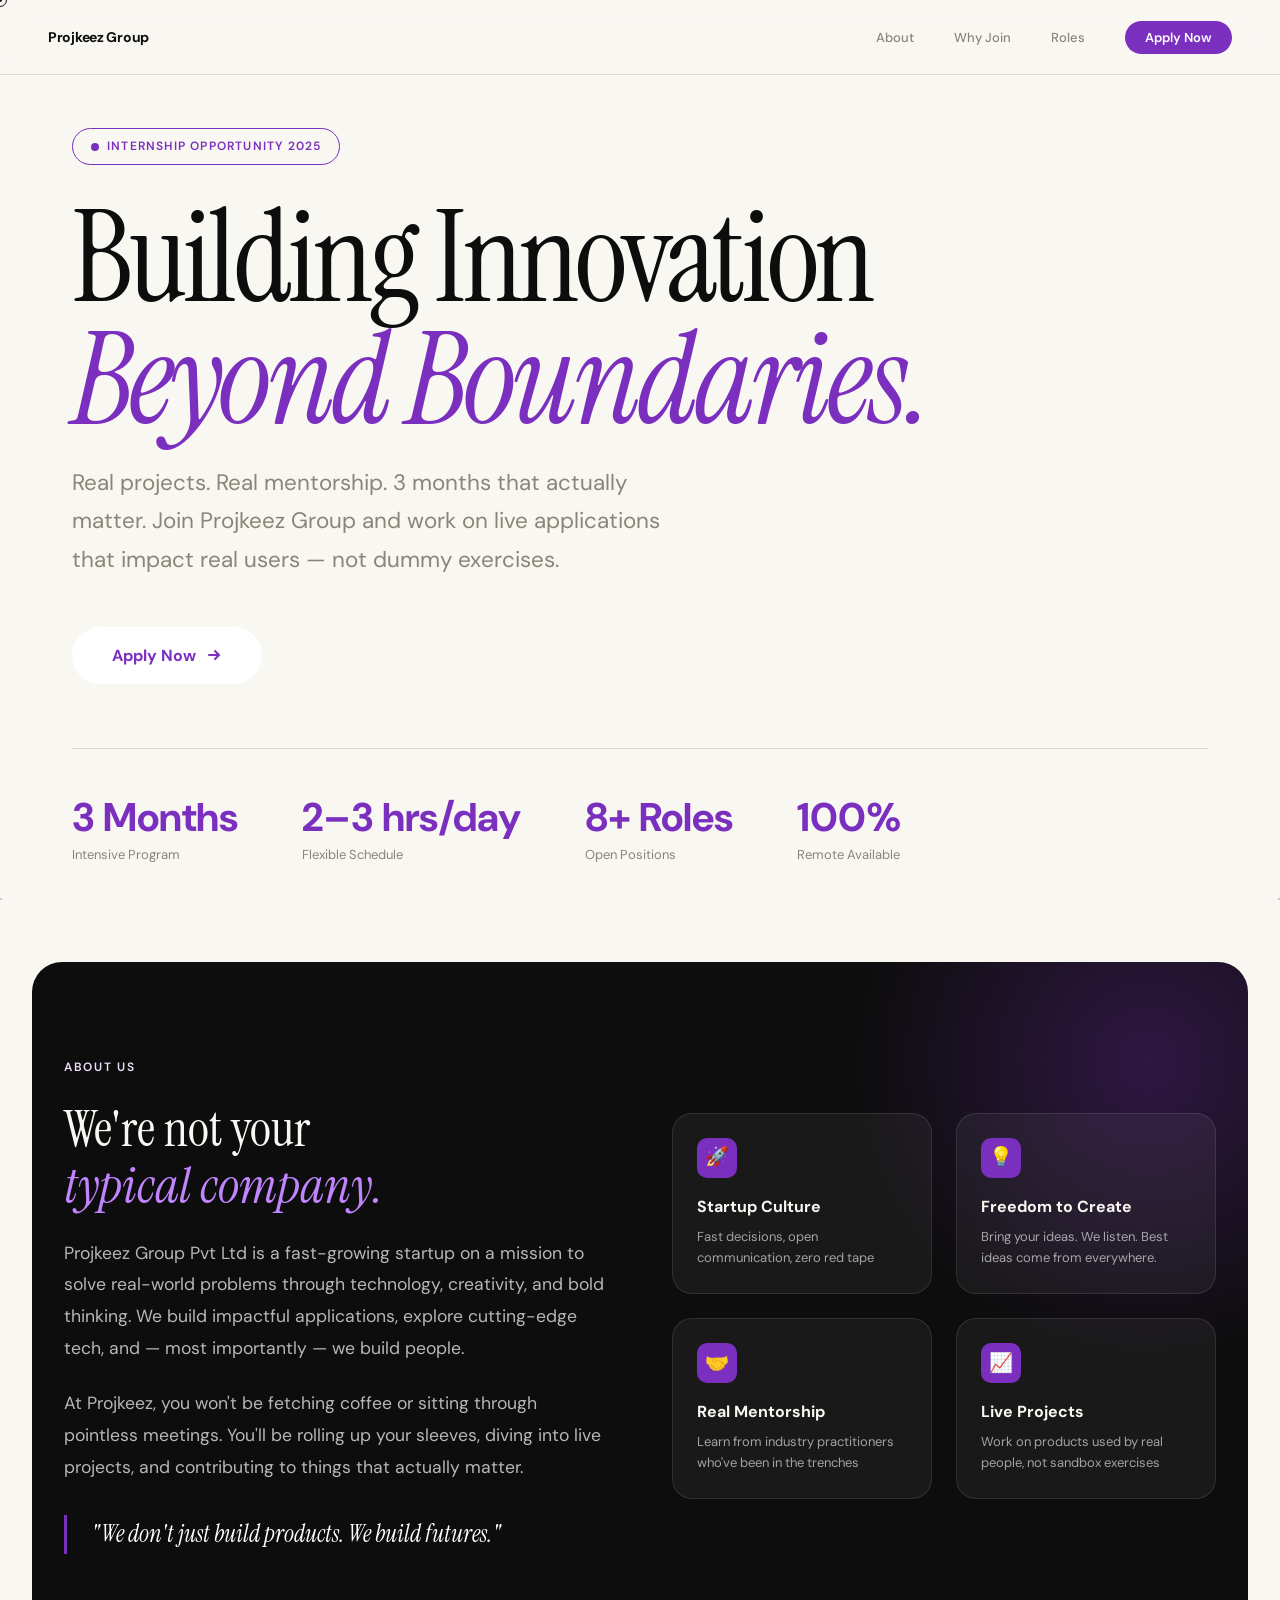
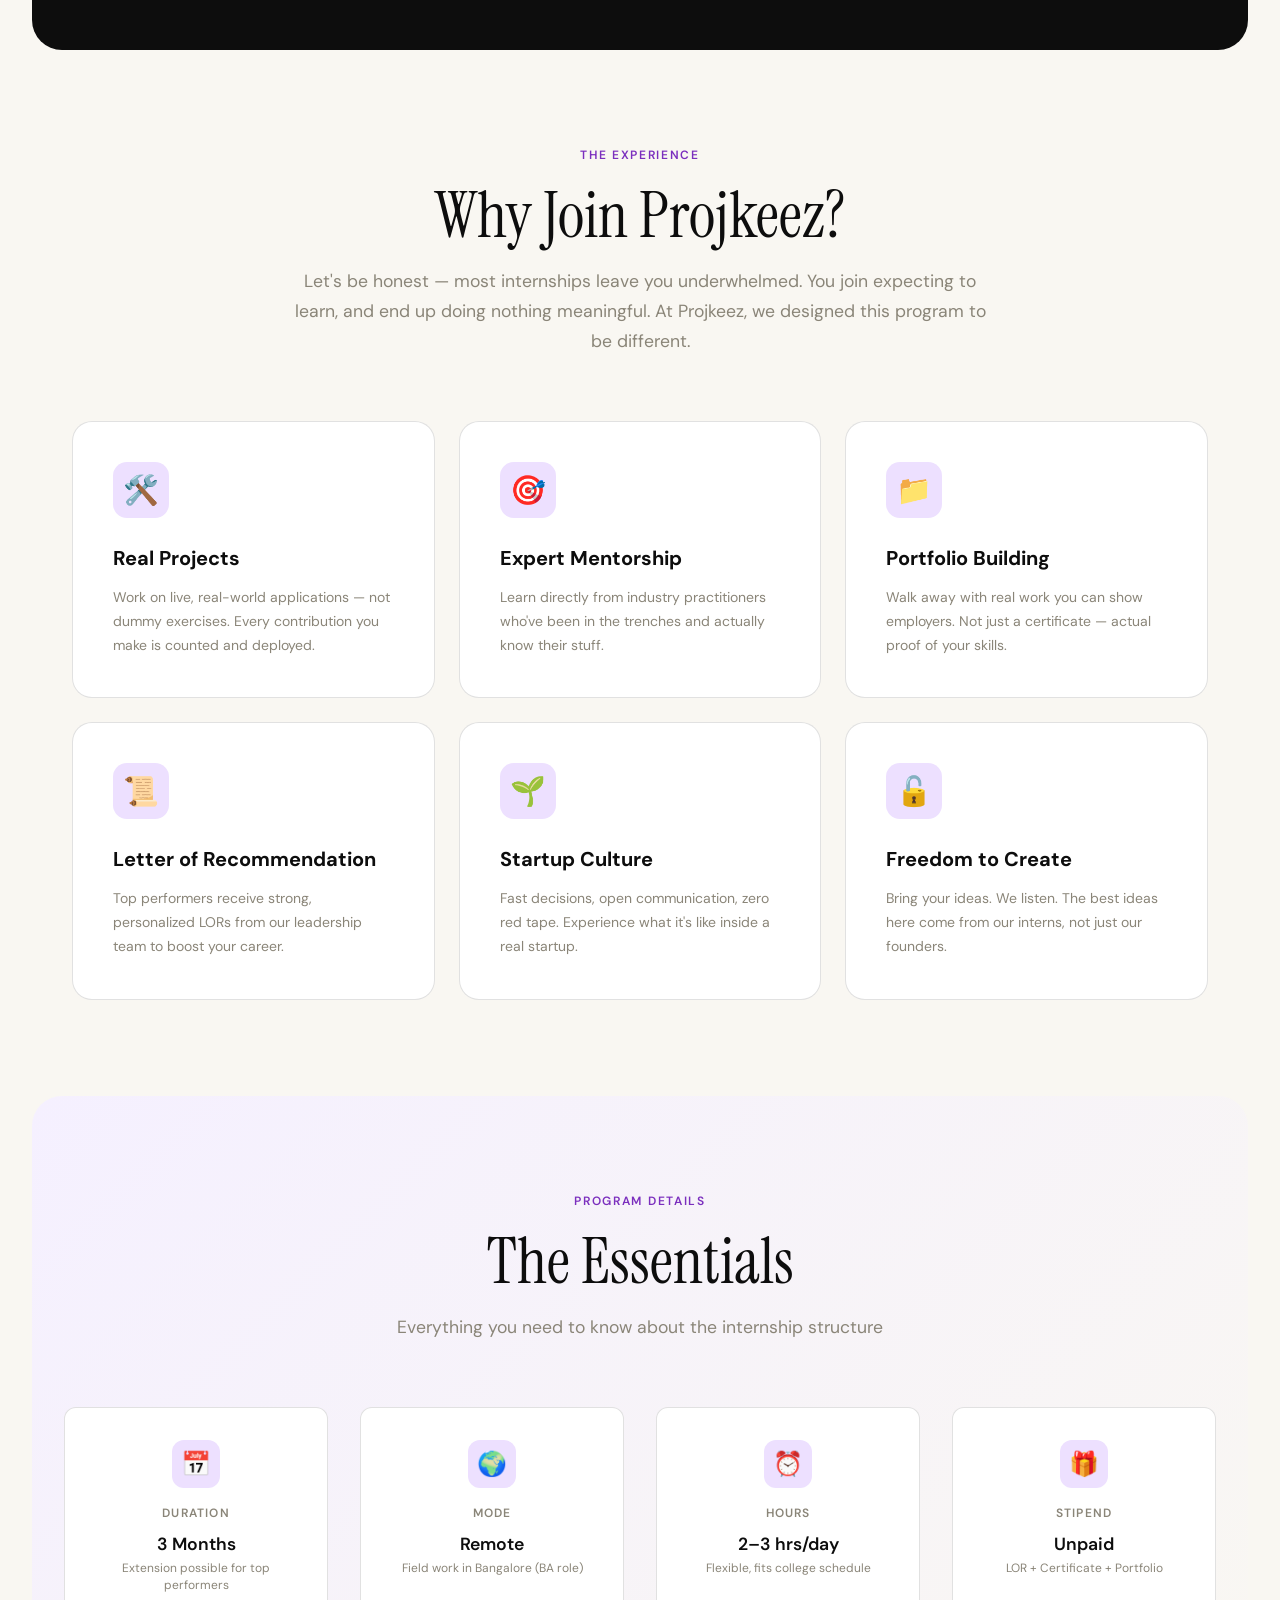
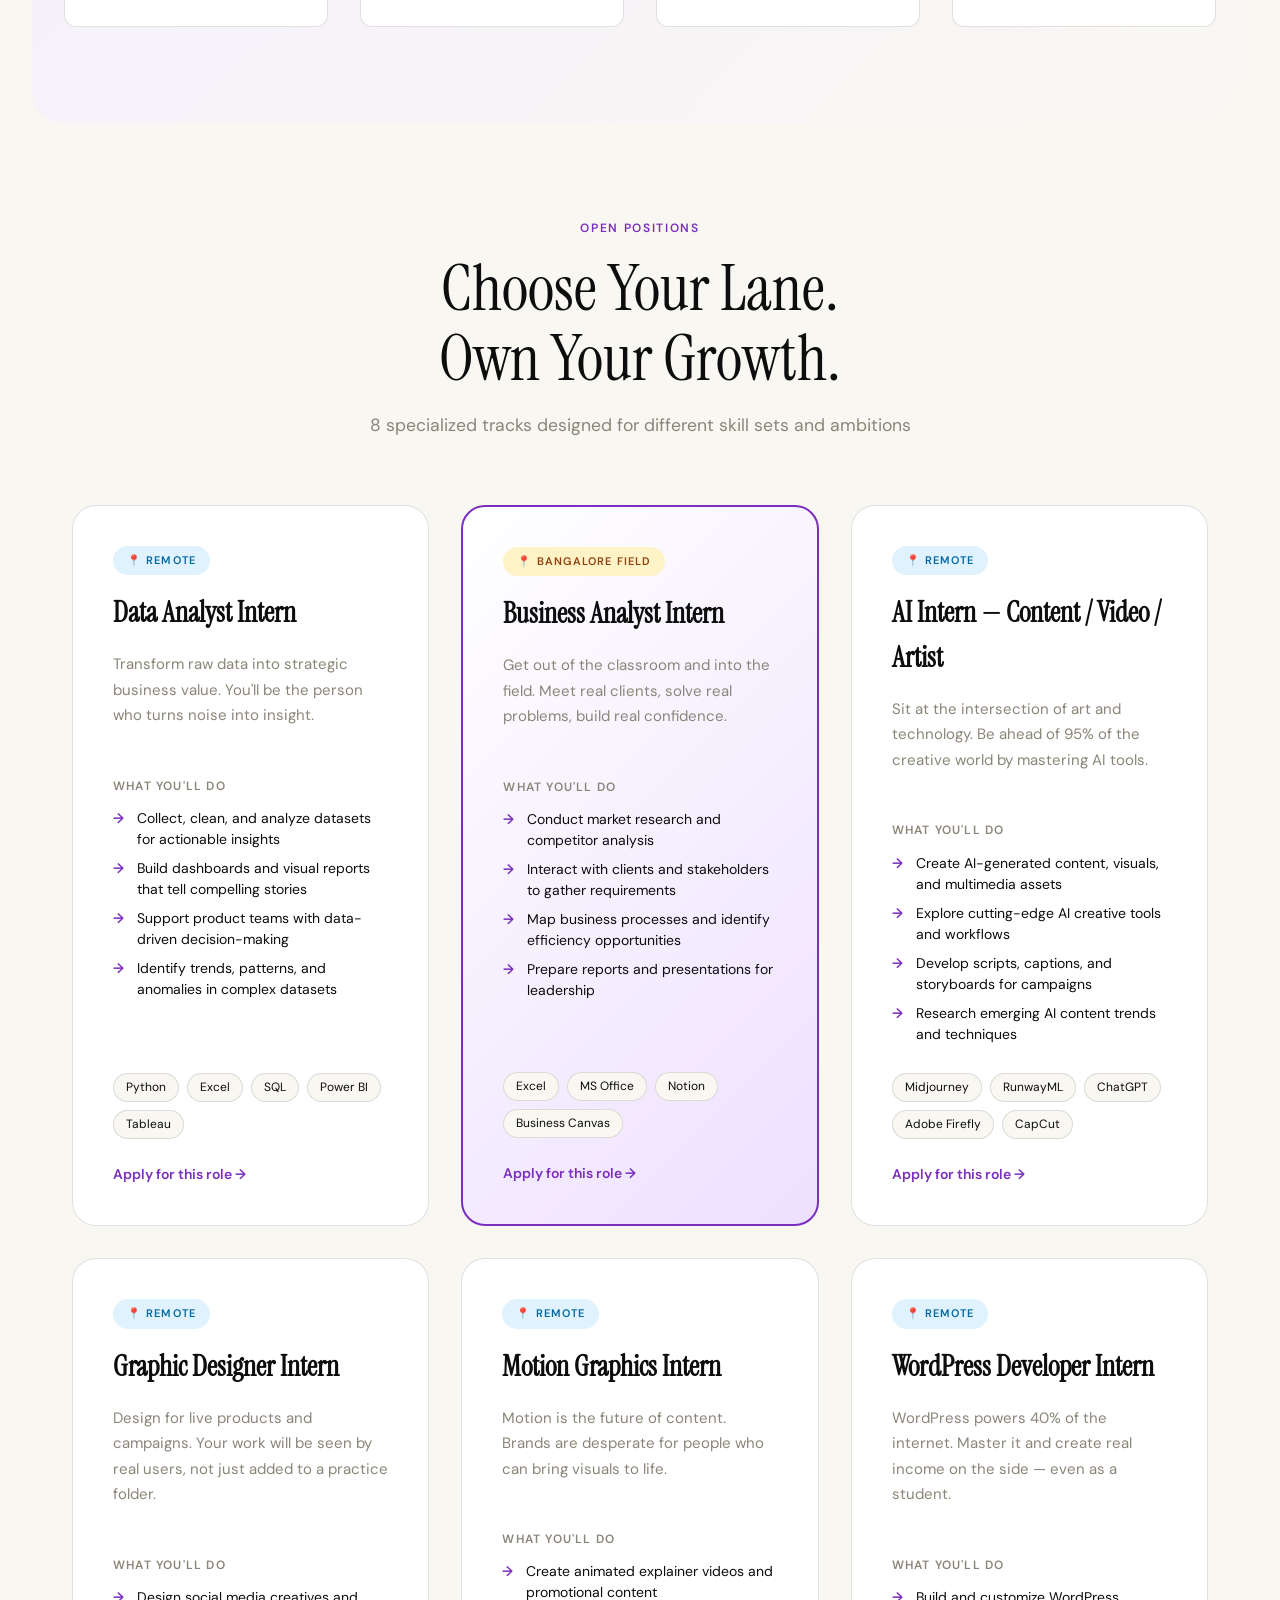
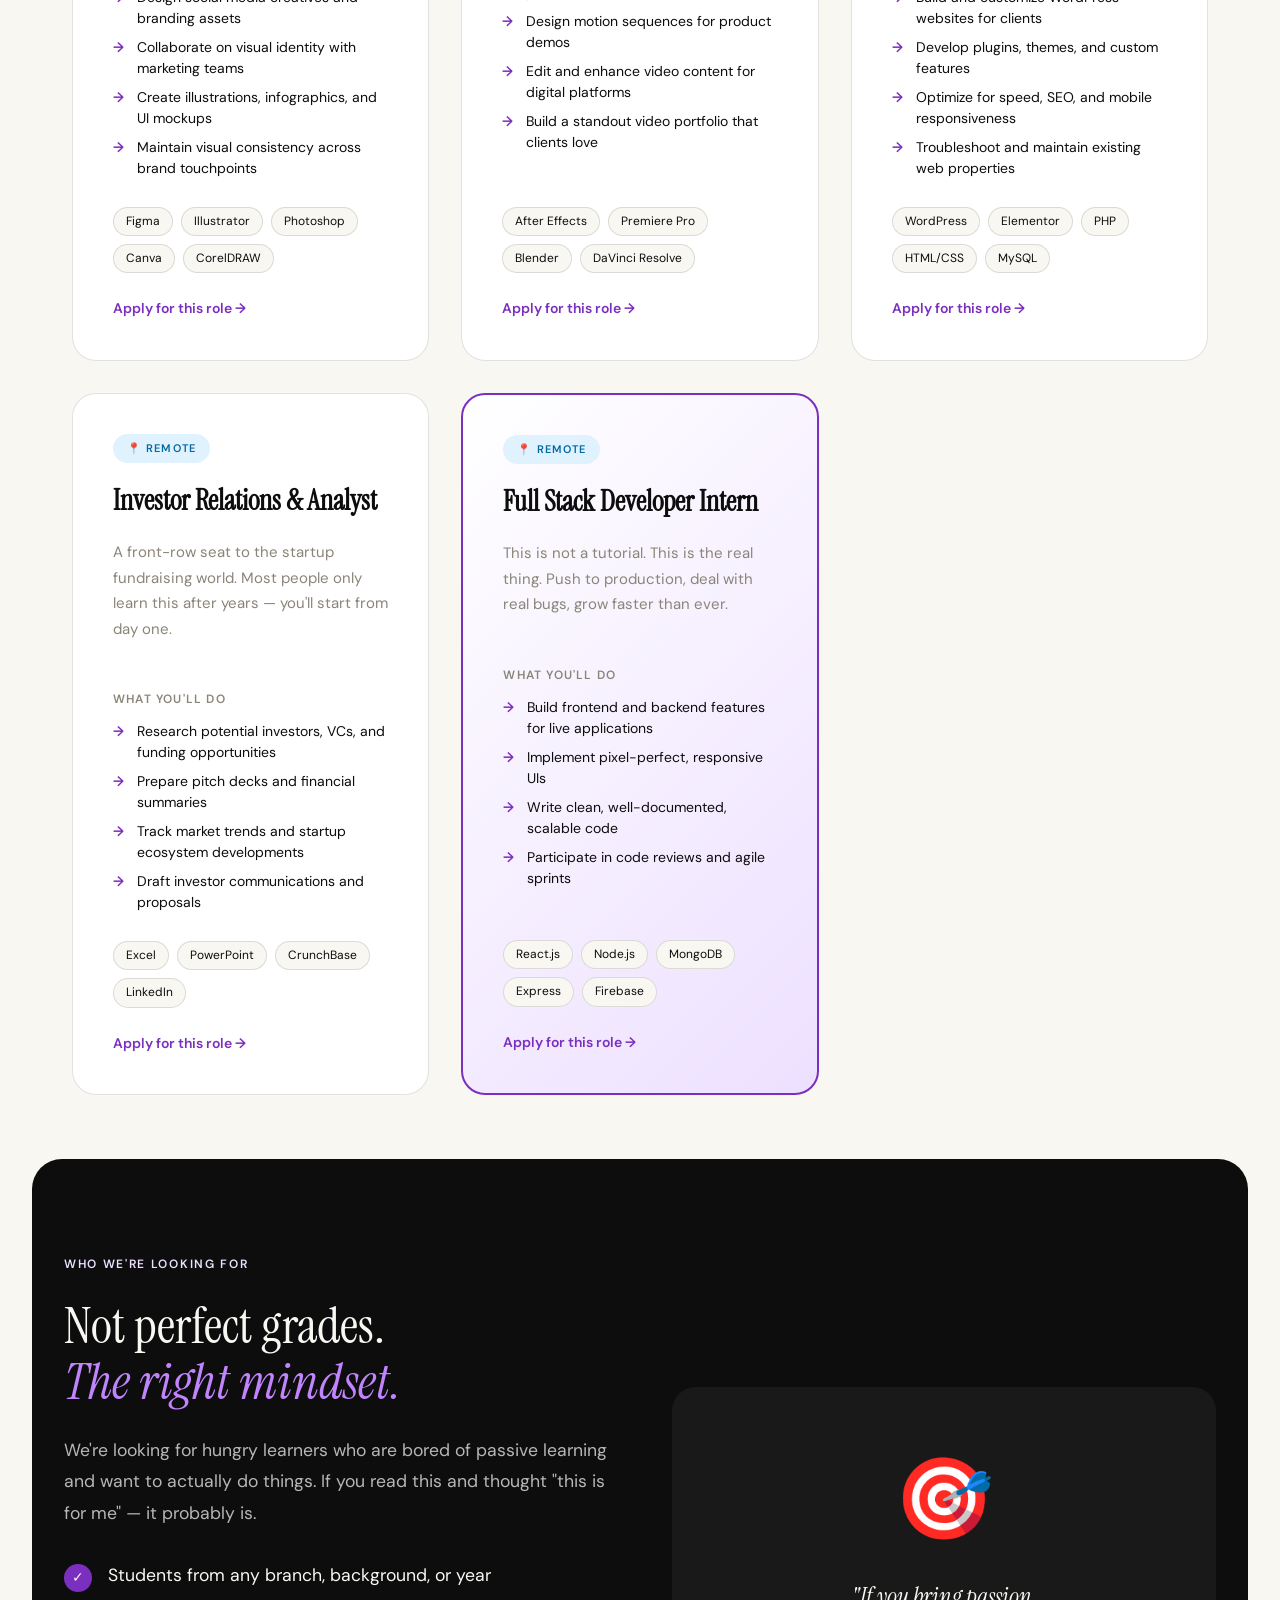
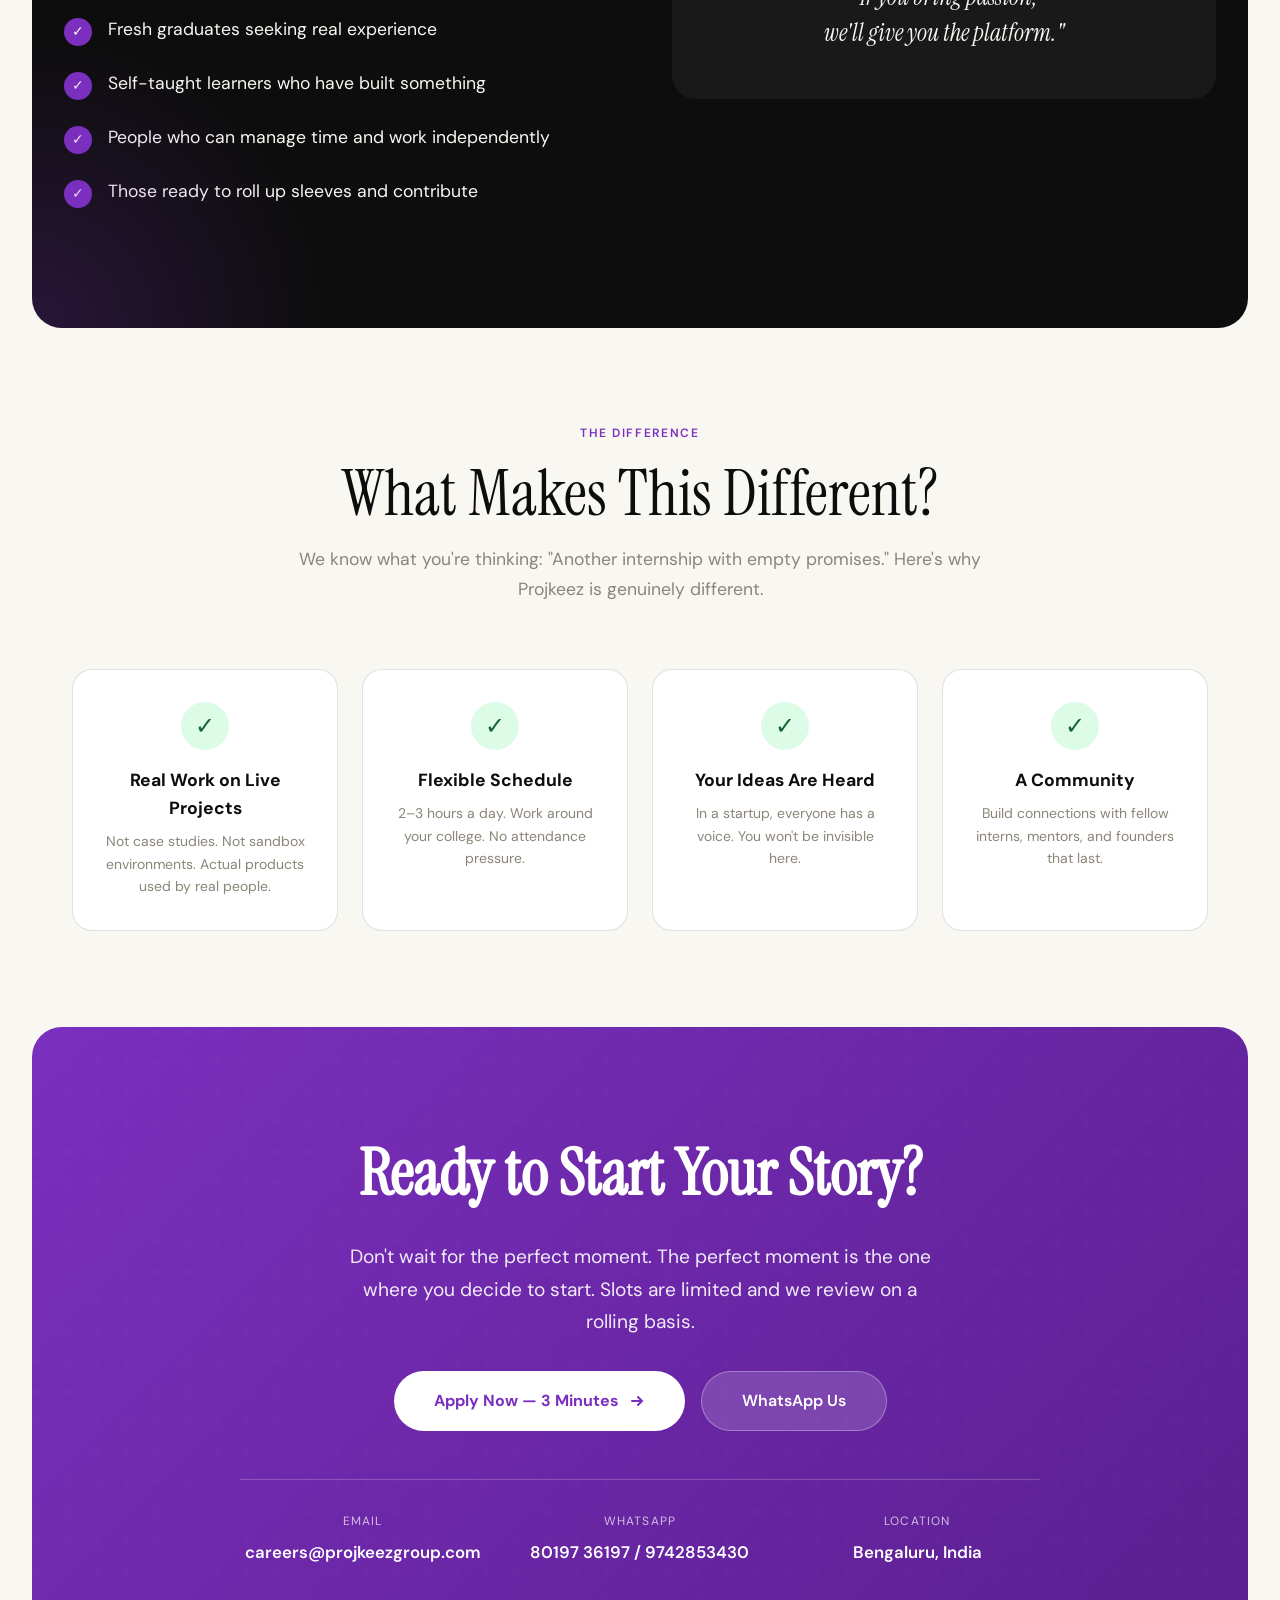
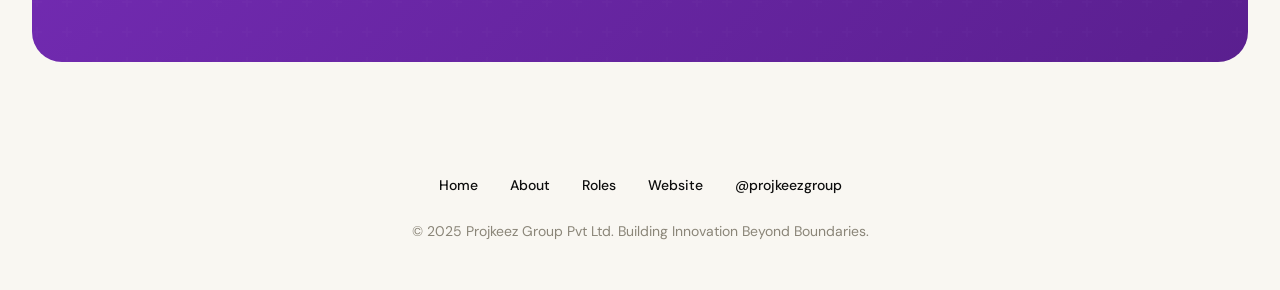
==== index.html @ e24fb40e "Add files via upload" ====
<!DOCTYPE html>
<html lang="en">
<head>
  <meta charset="UTF-8" />
  <meta name="viewport" content="width=device-width, initial-scale=1.0" />
  <meta name="description" content="Join Projkeez Group Internship 2025 — Real projects, real mentorship, 3 months that actually matter. 8+ open roles in tech, design, and business." />
  <title>Projkeez Group — Internship 2025</title>

  <!-- Fonts -->
  <link rel="preconnect" href="https://fonts.googleapis.com" />
  <link rel="preconnect" href="https://fonts.gstatic.com" crossorigin />
  <link
    href="https://fonts.googleapis.com/css2?family=Instrument+Serif:ital@0;1&family=DM+Sans:opsz,wght@9..40,300;9..40,400;9..40,500;9..40,600;9..40,700&display=swap"
    rel="stylesheet"
  />

  <!-- Stylesheet -->
  <link rel="stylesheet" href="style.css" />
</head>
<body>

  <!-- Custom Cursor -->
  <div id="cursor" aria-hidden="true"></div>
  <div id="cursor-dot" aria-hidden="true"></div>

  <!-- Background Canvas -->
  <canvas id="bg-canvas" aria-hidden="true"></canvas>

  <!-- Navigation -->
  <nav class="nav" role="navigation" aria-label="Main navigation">
    <div class="nav-logo">Projkeez Group</div>
    <ul class="nav-links">
      <li><a href="#about">About</a></li>
      <li><a href="#why">Why Join</a></li>
      <li><a href="#roles">Roles</a></li>
      <li><a href="#apply" class="nav-cta">Apply Now</a></li>
    </ul>
    <button class="mobile-menu-btn" aria-label="Toggle navigation menu" aria-expanded="false">
      <span></span>
      <span></span>
      <span></span>
    </button>
  </nav>

  <!-- Mobile Menu Overlay -->
  <div class="mobile-menu-overlay" aria-hidden="true">
    <ul class="mobile-nav-links">
      <li><a href="#about">About</a></li>
      <li><a href="#why">Why Join</a></li>
      <li><a href="#roles">Roles</a></li>
      <li><a href="#apply">Apply Now</a></li>
    </ul>
  </div>

  <!-- Page Wrapper -->
  <div class="page">

    <!-- ─── HERO ─── -->
    <section class="hero-section" id="home" aria-labelledby="hero-heading">
      <div class="hero-badge">Internship Opportunity 2025</div>
      <h1 class="hero-headline" id="hero-heading">
        Building Innovation<br />
        <em>Beyond Boundaries.</em>
      </h1>
      <p class="hero-sub">
        Real projects. Real mentorship. 3 months that actually matter.
        Join Projkeez Group and work on live applications that impact real users —
        not dummy exercises.
      </p>
      <a href="https://forms.gle/peMtBZrM9HHJpVCT8" target="_blank" rel="noopener noreferrer" class="apply-btn-primary hero-apply-btn">
        Apply Now
        <svg width="16" height="16" viewBox="0 0 16 16" fill="none" aria-hidden="true">
          <path d="M3 8h10M9 4l4 4-4 4" stroke="currentColor" stroke-width="2" stroke-linecap="round" />
        </svg>
      </a>

      <div class="hero-stats" aria-label="Program highlights">
        <div class="stat-item">
          <h3>3 Months</h3>
          <p>Intensive Program</p>
        </div>
        <div class="stat-item">
          <h3>2–3 hrs/day</h3>
          <p>Flexible Schedule</p>
        </div>
        <div class="stat-item">
          <h3>8+ Roles</h3>
          <p>Open Positions</p>
        </div>
        <div class="stat-item">
          <h3>100%</h3>
          <p>Remote Available</p>
        </div>
      </div>
    </section>

    <!-- ─── ABOUT ─── -->
    <section class="about-section" id="about" aria-labelledby="about-heading">
      <div class="about-grid">
        <div>
          <div class="about-tag">About Us</div>
          <h2 class="about-title" id="about-heading">
            We're not your<br /><em>typical company.</em>
          </h2>
          <p class="about-text">
            Projkeez Group Pvt Ltd is a fast-growing startup on a mission to solve
            real-world problems through technology, creativity, and bold thinking.
            We build impactful applications, explore cutting-edge tech, and —
            most importantly — we build people.
          </p>
          <p class="about-text">
            At Projkeez, you won't be fetching coffee or sitting through pointless
            meetings. You'll be rolling up your sleeves, diving into live projects,
            and contributing to things that actually matter.
          </p>
          <blockquote class="about-quote">
            "We don't just build products. We build futures."
          </blockquote>
        </div>

        <div class="about-features">
          <div class="about-feature">
            <div class="about-feature-icon" aria-hidden="true">🚀</div>
            <h4>Startup Culture</h4>
            <p>Fast decisions, open communication, zero red tape</p>
          </div>
          <div class="about-feature">
            <div class="about-feature-icon" aria-hidden="true">💡</div>
            <h4>Freedom to Create</h4>
            <p>Bring your ideas. We listen. Best ideas come from everywhere.</p>
          </div>
          <div class="about-feature">
            <div class="about-feature-icon" aria-hidden="true">🤝</div>
            <h4>Real Mentorship</h4>
            <p>Learn from industry practitioners who've been in the trenches</p>
          </div>
          <div class="about-feature">
            <div class="about-feature-icon" aria-hidden="true">📈</div>
            <h4>Live Projects</h4>
            <p>Work on products used by real people, not sandbox exercises</p>
          </div>
        </div>
      </div>
    </section>

    <!-- ─── WHY JOIN ─── -->
    <section class="why-section" id="why" aria-labelledby="why-heading">
      <div class="section-header">
        <div class="section-tag">The Experience</div>
        <h2 class="section-title" id="why-heading">Why Join Projkeez?</h2>
        <p class="section-subtitle">
          Let's be honest — most internships leave you underwhelmed. You join
          expecting to learn, and end up doing nothing meaningful. At Projkeez,
          we designed this program to be different.
        </p>
      </div>

      <div class="benefits-grid">
        <div class="benefit-card">
          <div class="benefit-icon" aria-hidden="true">🛠️</div>
          <h3>Real Projects</h3>
          <p>Work on live, real-world applications — not dummy exercises. Every contribution you make is counted and deployed.</p>
        </div>
        <div class="benefit-card">
          <div class="benefit-icon" aria-hidden="true">🎯</div>
          <h3>Expert Mentorship</h3>
          <p>Learn directly from industry practitioners who've been in the trenches and actually know their stuff.</p>
        </div>
        <div class="benefit-card">
          <div class="benefit-icon" aria-hidden="true">📁</div>
          <h3>Portfolio Building</h3>
          <p>Walk away with real work you can show employers. Not just a certificate — actual proof of your skills.</p>
        </div>
        <div class="benefit-card">
          <div class="benefit-icon" aria-hidden="true">📜</div>
          <h3>Letter of Recommendation</h3>
          <p>Top performers receive strong, personalized LORs from our leadership team to boost your career.</p>
        </div>
        <div class="benefit-card">
          <div class="benefit-icon" aria-hidden="true">🌱</div>
          <h3>Startup Culture</h3>
          <p>Fast decisions, open communication, zero red tape. Experience what it's like inside a real startup.</p>
        </div>
        <div class="benefit-card">
          <div class="benefit-icon" aria-hidden="true">🔓</div>
          <h3>Freedom to Create</h3>
          <p>Bring your ideas. We listen. The best ideas here come from our interns, not just our founders.</p>
        </div>
      </div>
    </section>

    <!-- ─── PROGRAM DETAILS ─── -->
    <section class="details-section" aria-labelledby="details-heading">
      <div class="section-header">
        <div class="section-tag">Program Details</div>
        <h2 class="section-title" id="details-heading">The Essentials</h2>
        <p class="section-subtitle">Everything you need to know about the internship structure</p>
      </div>

      <div class="details-grid">
        <div class="detail-box">
          <div class="detail-box-icon" aria-hidden="true">📅</div>
          <div class="detail-box-label">Duration</div>
          <div class="detail-box-value">
            3 Months
            <small>Extension possible for top performers</small>
          </div>
        </div>
        <div class="detail-box">
          <div class="detail-box-icon" aria-hidden="true">🌍</div>
          <div class="detail-box-label">Mode</div>
          <div class="detail-box-value">
            Remote
            <small>Field work in Bangalore (BA role)</small>
          </div>
        </div>
        <div class="detail-box">
          <div class="detail-box-icon" aria-hidden="true">⏰</div>
          <div class="detail-box-label">Hours</div>
          <div class="detail-box-value">
            2–3 hrs/day
            <small>Flexible, fits college schedule</small>
          </div>
        </div>
        <div class="detail-box">
          <div class="detail-box-icon" aria-hidden="true">🎁</div>
          <div class="detail-box-label">Stipend</div>
          <div class="detail-box-value">
            Unpaid
            <small>LOR + Certificate + Portfolio</small>
          </div>
        </div>
      </div>
    </section>

    <!-- ─── ROLES ─── -->
    <section class="roles-section" id="roles" aria-labelledby="roles-heading">
      <div class="section-header">
        <div class="section-tag">Open Positions</div>
        <h2 class="section-title" id="roles-heading">
          Choose Your Lane.<br />Own Your Growth.
        </h2>
        <p class="section-subtitle">8 specialized tracks designed for different skill sets and ambitions</p>
      </div>

      <div class="roles-grid">

        <!-- Data Analyst -->
        <article class="role-card">
          <span class="role-badge remote">📍 Remote</span>
          <h3 class="role-title">Data Analyst Intern</h3>
          <p class="role-desc">Transform raw data into strategic business value. You'll be the person who turns noise into insight.</p>
          <div class="role-section-title">What You'll Do</div>
          <ul class="role-tasks">
            <li>Collect, clean, and analyze datasets for actionable insights</li>
            <li>Build dashboards and visual reports that tell compelling stories</li>
            <li>Support product teams with data-driven decision-making</li>
            <li>Identify trends, patterns, and anomalies in complex datasets</li>
          </ul>
          <div class="role-tools">
            <span class="role-tool">Python</span>
            <span class="role-tool">Excel</span>
            <span class="role-tool">SQL</span>
            <span class="role-tool">Power BI</span>
            <span class="role-tool">Tableau</span>
          </div>
          <a href="https://forms.gle/peMtBZrM9HHJpVCT8" target="_blank" rel="noopener noreferrer" class="role-cta">Apply for this role →</a>
        </article>

        <!-- Business Analyst -->
        <article class="role-card featured">
          <span class="role-badge field">📍 Bangalore Field</span>
          <h3 class="role-title">Business Analyst Intern</h3>
          <p class="role-desc">Get out of the classroom and into the field. Meet real clients, solve real problems, build real confidence.</p>
          <div class="role-section-title">What You'll Do</div>
          <ul class="role-tasks">
            <li>Conduct market research and competitor analysis</li>
            <li>Interact with clients and stakeholders to gather requirements</li>
            <li>Map business processes and identify efficiency opportunities</li>
            <li>Prepare reports and presentations for leadership</li>
          </ul>
          <div class="role-tools">
            <span class="role-tool">Excel</span>
            <span class="role-tool">MS Office</span>
            <span class="role-tool">Notion</span>
            <span class="role-tool">Business Canvas</span>
          </div>
          <a href="https://forms.gle/peMtBZrM9HHJpVCT8" target="_blank" rel="noopener noreferrer" class="role-cta">Apply for this role →</a>
        </article>

        <!-- AI Intern -->
        <article class="role-card">
          <span class="role-badge remote">📍 Remote</span>
          <h3 class="role-title">AI Intern — Content / Video / Artist</h3>
          <p class="role-desc">Sit at the intersection of art and technology. Be ahead of 95% of the creative world by mastering AI tools.</p>
          <div class="role-section-title">What You'll Do</div>
          <ul class="role-tasks">
            <li>Create AI-generated content, visuals, and multimedia assets</li>
            <li>Explore cutting-edge AI creative tools and workflows</li>
            <li>Develop scripts, captions, and storyboards for campaigns</li>
            <li>Research emerging AI content trends and techniques</li>
          </ul>
          <div class="role-tools">
            <span class="role-tool">Midjourney</span>
            <span class="role-tool">RunwayML</span>
            <span class="role-tool">ChatGPT</span>
            <span class="role-tool">Adobe Firefly</span>
            <span class="role-tool">CapCut</span>
          </div>
          <a href="https://forms.gle/peMtBZrM9HHJpVCT8" target="_blank" rel="noopener noreferrer" class="role-cta">Apply for this role →</a>
        </article>

        <!-- Graphic Designer -->
        <article class="role-card">
          <span class="role-badge remote">📍 Remote</span>
          <h3 class="role-title">Graphic Designer Intern</h3>
          <p class="role-desc">Design for live products and campaigns. Your work will be seen by real users, not just added to a practice folder.</p>
          <div class="role-section-title">What You'll Do</div>
          <ul class="role-tasks">
            <li>Design social media creatives and branding assets</li>
            <li>Collaborate on visual identity with marketing teams</li>
            <li>Create illustrations, infographics, and UI mockups</li>
            <li>Maintain visual consistency across brand touchpoints</li>
          </ul>
          <div class="role-tools">
            <span class="role-tool">Figma</span>
            <span class="role-tool">Illustrator</span>
            <span class="role-tool">Photoshop</span>
            <span class="role-tool">Canva</span>
            <span class="role-tool">CorelDRAW</span>
          </div>
          <a href="https://forms.gle/peMtBZrM9HHJpVCT8" target="_blank" rel="noopener noreferrer" class="role-cta">Apply for this role →</a>
        </article>

        <!-- Motion Graphics -->
        <article class="role-card">
          <span class="role-badge remote">📍 Remote</span>
          <h3 class="role-title">Motion Graphics Intern</h3>
          <p class="role-desc">Motion is the future of content. Brands are desperate for people who can bring visuals to life.</p>
          <div class="role-section-title">What You'll Do</div>
          <ul class="role-tasks">
            <li>Create animated explainer videos and promotional content</li>
            <li>Design motion sequences for product demos</li>
            <li>Edit and enhance video content for digital platforms</li>
            <li>Build a standout video portfolio that clients love</li>
          </ul>
          <div class="role-tools">
            <span class="role-tool">After Effects</span>
            <span class="role-tool">Premiere Pro</span>
            <span class="role-tool">Blender</span>
            <span class="role-tool">DaVinci Resolve</span>
          </div>
          <a href="https://forms.gle/peMtBZrM9HHJpVCT8" target="_blank" rel="noopener noreferrer" class="role-cta">Apply for this role →</a>
        </article>

        <!-- WordPress Developer -->
        <article class="role-card">
          <span class="role-badge remote">📍 Remote</span>
          <h3 class="role-title">WordPress Developer Intern</h3>
          <p class="role-desc">WordPress powers 40% of the internet. Master it and create real income on the side — even as a student.</p>
          <div class="role-section-title">What You'll Do</div>
          <ul class="role-tasks">
            <li>Build and customize WordPress websites for clients</li>
            <li>Develop plugins, themes, and custom features</li>
            <li>Optimize for speed, SEO, and mobile responsiveness</li>
            <li>Troubleshoot and maintain existing web properties</li>
          </ul>
          <div class="role-tools">
            <span class="role-tool">WordPress</span>
            <span class="role-tool">Elementor</span>
            <span class="role-tool">PHP</span>
            <span class="role-tool">HTML/CSS</span>
            <span class="role-tool">MySQL</span>
          </div>
          <a href="https://forms.gle/peMtBZrM9HHJpVCT8" target="_blank" rel="noopener noreferrer" class="role-cta">Apply for this role →</a>
        </article>

        <!-- Investor Relations -->
        <article class="role-card">
          <span class="role-badge remote">📍 Remote</span>
          <h3 class="role-title">Investor Relations &amp; Analyst</h3>
          <p class="role-desc">A front-row seat to the startup fundraising world. Most people only learn this after years — you'll start from day one.</p>
          <div class="role-section-title">What You'll Do</div>
          <ul class="role-tasks">
            <li>Research potential investors, VCs, and funding opportunities</li>
            <li>Prepare pitch decks and financial summaries</li>
            <li>Track market trends and startup ecosystem developments</li>
            <li>Draft investor communications and proposals</li>
          </ul>
          <div class="role-tools">
            <span class="role-tool">Excel</span>
            <span class="role-tool">PowerPoint</span>
            <span class="role-tool">CrunchBase</span>
            <span class="role-tool">LinkedIn</span>
          </div>
          <a href="https://forms.gle/peMtBZrM9HHJpVCT8" target="_blank" rel="noopener noreferrer" class="role-cta">Apply for this role →</a>
        </article>

        <!-- Full Stack Developer -->
        <article class="role-card featured">
          <span class="role-badge remote">📍 Remote</span>
          <h3 class="role-title">Full Stack Developer Intern</h3>
          <p class="role-desc">This is not a tutorial. This is the real thing. Push to production, deal with real bugs, grow faster than ever.</p>
          <div class="role-section-title">What You'll Do</div>
          <ul class="role-tasks">
            <li>Build frontend and backend features for live applications</li>
            <li>Implement pixel-perfect, responsive UIs</li>
            <li>Write clean, well-documented, scalable code</li>
            <li>Participate in code reviews and agile sprints</li>
          </ul>
          <div class="role-tools">
            <span class="role-tool">React.js</span>
            <span class="role-tool">Node.js</span>
            <span class="role-tool">MongoDB</span>
            <span class="role-tool">Express</span>
            <span class="role-tool">Firebase</span>
          </div>
          <a href="https://forms.gle/peMtBZrM9HHJpVCT8" target="_blank" rel="noopener noreferrer" class="role-cta">Apply for this role →</a>
        </article>

      </div>
    </section>

    <!-- ─── WHO SHOULD APPLY ─── -->
    <section class="who-section" aria-labelledby="who-heading">
      <div class="who-grid">
        <div>
          <div class="about-tag">Who We're Looking For</div>
          <h2 class="about-title" id="who-heading">
            Not perfect grades.<br /><em>The right mindset.</em>
          </h2>
          <p class="about-text">
            We're looking for hungry learners who are bored of passive learning and want to
            actually do things. If you read this and thought "this is for me" — it probably is.
          </p>
          <ul class="who-list">
            <li>Students from any branch, background, or year</li>
            <li>Fresh graduates seeking real experience</li>
            <li>Self-taught learners who have built something</li>
            <li>People who can manage time and work independently</li>
            <li>Those ready to roll up sleeves and contribute</li>
          </ul>
        </div>
        <div class="who-visual" aria-hidden="true">
          <div class="who-visual-icon">🎯</div>
          <div class="who-visual-text">"If you bring passion,<br />we'll give you the platform."</div>
        </div>
      </div>
    </section>

    <!-- ─── WHAT MAKES US DIFFERENT ─── -->
    <section class="why-section" aria-labelledby="diff-heading">
      <div class="section-header">
        <div class="section-tag">The Difference</div>
        <h2 class="section-title" id="diff-heading">What Makes This Different?</h2>
        <p class="section-subtitle">
          We know what you're thinking: "Another internship with empty promises."
          Here's why Projkeez is genuinely different.
        </p>
      </div>

      <div class="diff-grid">
        <div class="diff-card">
          <div class="diff-check" aria-hidden="true">✓</div>
          <h3>Real Work on Live Projects</h3>
          <p>Not case studies. Not sandbox environments. Actual products used by real people.</p>
        </div>
        <div class="diff-card">
          <div class="diff-check" aria-hidden="true">✓</div>
          <h3>Flexible Schedule</h3>
          <p>2–3 hours a day. Work around your college. No attendance pressure.</p>
        </div>
        <div class="diff-card">
          <div class="diff-check" aria-hidden="true">✓</div>
          <h3>Your Ideas Are Heard</h3>
          <p>In a startup, everyone has a voice. You won't be invisible here.</p>
        </div>
        <div class="diff-card">
          <div class="diff-check" aria-hidden="true">✓</div>
          <h3>A Community</h3>
          <p>Build connections with fellow interns, mentors, and founders that last.</p>
        </div>
      </div>
    </section>

    <!-- ─── APPLY CTA ─── -->
    <section class="apply-section" id="apply" aria-labelledby="apply-heading">
      <div class="apply-content">
        <h2 id="apply-heading">Ready to Start Your Story?</h2>
        <p>
          Don't wait for the perfect moment. The perfect moment is the one where you decide
          to start. Slots are limited and we review on a rolling basis.
        </p>

        <div class="apply-buttons">
          <a href="https://forms.gle/peMtBZrM9HHJpVCT8" target="_blank" rel="noopener noreferrer" class="apply-btn-primary">
            Apply Now — 3 Minutes
            <svg width="16" height="16" viewBox="0 0 16 16" fill="none" aria-hidden="true">
              <path d="M3 8h10M9 4l4 4-4 4" stroke="currentColor" stroke-width="2" stroke-linecap="round" />
            </svg>
          </a>
          <a href="https://wa.me/918019736197" target="_blank" rel="noopener noreferrer" class="apply-btn-secondary">
            WhatsApp Us
          </a>
        </div>

        <div class="contact-grid">
          <div class="contact-item">
            <div class="contact-item-label">Email</div>
            <div class="contact-item-value">
              <a href="mailto:careers@projkeezgroup.com">careers@projkeezgroup.com</a>
            </div>
          </div>
          <div class="contact-item">
            <div class="contact-item-label">WhatsApp</div>
            <div class="contact-item-value">
              <a href="https://wa.me/918019736197">80197 36197</a> /
              <a href="https://wa.me/919742853430">9742853430</a>
            </div>
          </div>
          <div class="contact-item">
            <div class="contact-item-label">Location</div>
            <div class="contact-item-value">Bengaluru, India</div>
          </div>
        </div>
      </div>
    </section>

    <!-- ─── FOOTER ─── -->
    <footer class="footer" role="contentinfo">
      <nav class="footer-links" aria-label="Footer navigation">
        <a href="#home">Home</a>
        <a href="#about">About</a>
        <a href="#roles">Roles</a>
        <a href="https://projkeez.com" target="_blank" rel="noopener noreferrer">Website</a>
        <a href="https://instagram.com/projkeezgroup" target="_blank" rel="noopener noreferrer">@projkeezgroup</a>
      </nav>
      <p>© 2025 Projkeez Group Pvt Ltd. Building Innovation Beyond Boundaries.</p>
    </footer>

  </div><!-- /.page -->

  <!-- Script -->
  <script src="script.js"></script>
</body>
</html>
---- style.css ----
/* ============================================================
   style.css — Projkeez Group Internship 2025
   ============================================================ */

/* ─── GOOGLE FONTS ─────────────────────────────────────────── */
@import url('https://fonts.googleapis.com/css2?family=Instrument+Serif:ital@0;1&family=DM+Sans:opsz,wght@9..40,300;9..40,400;9..40,500;9..40,600;9..40,700&display=swap');


/* ─── RESET & BOX MODEL ─────────────────────────────────────── */
*,
*::before,
*::after {
  box-sizing: border-box;
  margin: 0;
  padding: 0;
}


/* ─── DESIGN TOKENS ─────────────────────────────────────────── */
:root {
  --ink:          #0d0d0d;
  --paper:        #f9f7f2;
  --accent:       #7B2FBE;
  --accent-light: #ede0ff;
  --accent-dark:  #5a1f8f;
  --muted:        #8a8578;
  --border:       rgba(13, 13, 13, 0.12);
  --card-bg:      #ffffff;

  --radius-sm:  12px;
  --radius-md:  20px;
  --radius-lg:  24px;
  --radius-xl:  30px;

  --shadow-sm:  0 4px 16px rgba(0, 0, 0, 0.06);
  --shadow-md:  0 12px 32px rgba(0, 0, 0, 0.08);
  --shadow-lg:  0 20px 50px rgba(123, 47, 190, 0.12);

  --transition: 0.3s ease;
}


/* ─── BASE ──────────────────────────────────────────────────── */
html {
  scroll-behavior: smooth;
}

body {
  background: var(--paper);
  color: var(--ink);
  font-family: 'DM Sans', sans-serif;
  line-height: 1.6;
  overflow-x: hidden;
  -webkit-font-smoothing: antialiased;
}


/* ─── CUSTOM CURSOR ─────────────────────────────────────────── */
#cursor {
  position: fixed;
  width: 14px;
  height: 14px;
  border: 1.5px solid var(--ink);
  border-radius: 50%;
  pointer-events: none;
  z-index: 9999;
  transform: translate(-50%, -50%);
  transition: width 0.2s, height 0.2s, background 0.2s, border-color 0.2s;
}

#cursor.hovered {
  width: 36px;
  height: 36px;
  background: rgba(123, 47, 190, 0.12);
  border-color: var(--accent);
}

#cursor-dot {
  position: fixed;
  width: 4px;
  height: 4px;
  background: var(--ink);
  border-radius: 50%;
  pointer-events: none;
  z-index: 9999;
  transform: translate(-50%, -50%);
}

/* Hide on touch devices */
@media (pointer: coarse) {
  #cursor,
  #cursor-dot {
    display: none;
  }
}


/* ─── BACKGROUND CANVAS ─────────────────────────────────────── */
#bg-canvas {
  position: fixed;
  inset: 0;
  z-index: 0;
  pointer-events: none;
  opacity: 0.35;
}


/* ─── NAVIGATION ────────────────────────────────────────────── */
.nav {
  position: fixed;
  top: 0;
  left: 0;
  right: 0;
  z-index: 100;
  padding: 1.5rem 3rem;
  display: flex;
  justify-content: space-between;
  align-items: center;
  background: rgba(249, 247, 242, 0.85);
  backdrop-filter: blur(12px);
  -webkit-backdrop-filter: blur(12px);
  border-bottom: 1px solid var(--border);
  transition: padding var(--transition);
}

.nav.scrolled {
  padding: 1rem 3rem;
}

.nav-logo {
  font-size: 14px;
  font-weight: 700;
  letter-spacing: -0.02em;
}

.nav-links {
  display: flex;
  gap: 2.5rem;
  list-style: none;
}

.nav-links a {
  font-size: 13px;
  font-weight: 500;
  color: var(--muted);
  text-decoration: none;
  transition: color 0.2s;
}

.nav-links a:hover {
  color: var(--accent);
}

.nav-cta {
  background: var(--accent);
  color: white !important;
  padding: 8px 20px;
  border-radius: 100px;
  font-weight: 600 !important;
  transition: background 0.2s, transform 0.2s !important;
}

.nav-cta:hover {
  background: var(--accent-dark) !important;
  transform: translateY(-1px);
}

/* Mobile hamburger */
.mobile-menu-btn {
  display: none;
  background: none;
  border: none;
  cursor: pointer;
  flex-direction: column;
  gap: 5px;
  padding: 4px;
}

.mobile-menu-btn span {
  display: block;
  width: 24px;
  height: 2px;
  background: var(--ink);
  border-radius: 2px;
  transition: var(--transition);
}

.mobile-menu-btn.open span:nth-child(1) {
  transform: translateY(7px) rotate(45deg);
}

.mobile-menu-btn.open span:nth-child(2) {
  opacity: 0;
}

.mobile-menu-btn.open span:nth-child(3) {
  transform: translateY(-7px) rotate(-45deg);
}

/* Mobile overlay menu */
.mobile-menu-overlay {
  display: none;
  position: fixed;
  inset: 0;
  z-index: 99;
  background: rgba(249, 247, 242, 0.97);
  backdrop-filter: blur(16px);
  -webkit-backdrop-filter: blur(16px);
  flex-direction: column;
  align-items: center;
  justify-content: center;
  opacity: 0;
  pointer-events: none;
  transition: opacity var(--transition);
}

.mobile-menu-overlay.open {
  display: flex;
  opacity: 1;
  pointer-events: all;
}

.mobile-nav-links {
  list-style: none;
  text-align: center;
  display: flex;
  flex-direction: column;
  gap: 2rem;
}

.mobile-nav-links a {
  font-size: 1.75rem;
  font-weight: 600;
  color: var(--ink);
  text-decoration: none;
  transition: color 0.2s;
}

.mobile-nav-links a:hover {
  color: var(--accent);
}


/* ─── PAGE WRAPPER ──────────────────────────────────────────── */
.page {
  position: relative;
  z-index: 1;
}


/* ─── SECTION BASE ──────────────────────────────────────────── */
section {
  padding: 6rem 2rem;
  max-width: 1200px;
  margin: 0 auto;
}

.section-header {
  max-width: 700px;
  margin: 0 auto 4rem;
  text-align: center;
}

.section-tag {
  font-size: 12px;
  font-weight: 600;
  letter-spacing: 0.14em;
  text-transform: uppercase;
  color: var(--accent);
  margin-bottom: 1rem;
}

.section-title {
  font-family: 'Instrument Serif', serif;
  font-size: clamp(2.5rem, 5vw, 4rem);
  font-weight: 400;
  line-height: 1.1;
  margin-bottom: 1rem;
}

.section-subtitle {
  color: var(--muted);
  font-size: 1.1rem;
  line-height: 1.7;
}


/* ─── HERO ──────────────────────────────────────────────────── */
.hero-section {
  min-height: 100vh;
  display: flex;
  flex-direction: column;
  justify-content: center;
  padding-top: 8rem;
  position: relative;
}

.hero-badge {
  display: inline-flex;
  align-items: center;
  gap: 8px;
  font-size: 12px;
  font-weight: 600;
  letter-spacing: 0.1em;
  text-transform: uppercase;
  color: var(--accent);
  border: 1px solid var(--accent);
  border-radius: 100px;
  padding: 8px 18px;
  margin-bottom: 2rem;
  width: fit-content;
}

.hero-badge::before {
  content: '';
  width: 8px;
  height: 8px;
  background: var(--accent);
  border-radius: 50%;
  animation: pulse 2s infinite;
}

.hero-headline {
  font-family: 'Instrument Serif', serif;
  font-size: clamp(3.5rem, 10vw, 8rem);
  font-weight: 400;
  line-height: 0.95;
  letter-spacing: -0.03em;
  margin-bottom: 1.5rem;
}

.hero-headline em {
  font-style: italic;
  color: var(--accent);
  display: block;
}

.hero-sub {
  font-size: clamp(1.1rem, 2vw, 1.4rem);
  color: var(--muted);
  max-width: 600px;
  margin-bottom: 3rem;
  font-weight: 400;
  line-height: 1.7;
}

.hero-apply-btn {
  width: fit-content;
}

.hero-stats {
  display: flex;
  gap: 4rem;
  margin-top: 4rem;
  padding-top: 3rem;
  border-top: 1px solid var(--border);
}

.stat-item h3 {
  font-size: 2.5rem;
  font-weight: 700;
  color: var(--accent);
  line-height: 1;
}

.stat-item p {
  font-size: 13px;
  color: var(--muted);
  margin-top: 0.5rem;
}


/* ─── ABOUT ─────────────────────────────────────────────────── */
.about-section {
  background: var(--ink);
  color: var(--paper);
  border-radius: var(--radius-xl);
  margin: 0 2rem;
  max-width: calc(100% - 4rem);
  position: relative;
  overflow: hidden;
}

.about-section::before {
  content: '';
  position: absolute;
  top: -200px;
  right: -200px;
  width: 600px;
  height: 600px;
  background: radial-gradient(circle, rgba(123, 47, 190, 0.3) 0%, transparent 70%);
  pointer-events: none;
}

.about-grid {
  display: grid;
  grid-template-columns: 1fr 1fr;
  gap: 4rem;
  align-items: center;
}

.about-tag {
  font-size: 12px;
  font-weight: 600;
  letter-spacing: 0.14em;
  text-transform: uppercase;
  color: var(--accent-light);
  margin-bottom: 1.5rem;
}

.about-title {
  font-family: 'Instrument Serif', serif;
  font-size: clamp(2rem, 4vw, 3.5rem);
  font-weight: 400;
  line-height: 1.1;
  margin-bottom: 1.5rem;
}

.about-title em {
  font-style: italic;
  color: #c084fc;
}

.about-text {
  color: rgba(255, 255, 255, 0.7);
  font-size: 1.1rem;
  line-height: 1.8;
  margin-bottom: 1.5rem;
}

.about-quote {
  font-family: 'Instrument Serif', serif;
  font-size: 1.5rem;
  font-style: italic;
  color: white;
  border-left: 3px solid var(--accent);
  padding-left: 1.5rem;
  margin-top: 2rem;
}

.about-features {
  display: grid;
  grid-template-columns: 1fr 1fr;
  gap: 1.5rem;
}

.about-feature {
  background: rgba(255, 255, 255, 0.05);
  border: 1px solid rgba(255, 255, 255, 0.1);
  border-radius: var(--radius-md);
  padding: 1.5rem;
  transition: background var(--transition), transform var(--transition);
}

.about-feature:hover {
  background: rgba(255, 255, 255, 0.08);
  transform: translateY(-3px);
}

.about-feature-icon {
  width: 40px;
  height: 40px;
  background: var(--accent);
  border-radius: 10px;
  display: flex;
  align-items: center;
  justify-content: center;
  margin-bottom: 1rem;
  font-size: 1.2rem;
}

.about-feature h4 {
  font-size: 1rem;
  margin-bottom: 0.5rem;
}

.about-feature p {
  font-size: 13px;
  color: rgba(255, 255, 255, 0.6);
  line-height: 1.6;
}


/* ─── BENEFITS / WHY JOIN ────────────────────────────────────── */
.why-section {
  text-align: center;
}

.benefits-grid {
  display: grid;
  grid-template-columns: repeat(auto-fit, minmax(280px, 1fr));
  gap: 1.5rem;
}

.benefit-card {
  background: var(--card-bg);
  border: 1px solid var(--border);
  border-radius: var(--radius-md);
  padding: 2.5rem;
  text-align: left;
  transition: transform var(--transition), box-shadow var(--transition);
  position: relative;
  overflow: hidden;
}

.benefit-card:hover {
  transform: translateY(-5px);
  box-shadow: var(--shadow-md);
}

.benefit-card::before {
  content: '';
  position: absolute;
  top: 0;
  left: 0;
  right: 0;
  height: 4px;
  background: var(--accent);
  transform: scaleX(0);
  transform-origin: left;
  transition: transform var(--transition);
}

.benefit-card:hover::before {
  transform: scaleX(1);
}

.benefit-icon {
  width: 56px;
  height: 56px;
  background: var(--accent-light);
  border-radius: 14px;
  display: flex;
  align-items: center;
  justify-content: center;
  font-size: 1.8rem;
  margin-bottom: 1.5rem;
}

.benefit-card h3 {
  font-size: 1.25rem;
  margin-bottom: 0.75rem;
}

.benefit-card p {
  font-size: 14px;
  color: var(--muted);
  line-height: 1.7;
}


/* ─── PROGRAM DETAILS ───────────────────────────────────────── */
.details-section {
  background: linear-gradient(135deg, #f5f0ff 0%, var(--paper) 100%);
  border-radius: var(--radius-xl);
  margin: 0 2rem;
  max-width: calc(100% - 4rem);
}

.details-grid {
  display: grid;
  grid-template-columns: repeat(4, 1fr);
  gap: 2rem;
  margin-top: 3rem;
}

.detail-box {
  background: var(--card-bg);
  border-radius: var(--radius-sm);
  padding: 2rem;
  text-align: center;
  border: 1px solid var(--border);
  transition: transform var(--transition), box-shadow var(--transition);
}

.detail-box:hover {
  transform: translateY(-4px);
  box-shadow: var(--shadow-sm);
}

.detail-box-icon {
  width: 48px;
  height: 48px;
  background: var(--accent-light);
  border-radius: 12px;
  display: flex;
  align-items: center;
  justify-content: center;
  margin: 0 auto 1rem;
  font-size: 1.5rem;
}

.detail-box-label {
  font-size: 12px;
  font-weight: 600;
  letter-spacing: 0.1em;
  text-transform: uppercase;
  color: var(--muted);
  margin-bottom: 0.5rem;
}

.detail-box-value {
  font-size: 1.1rem;
  font-weight: 600;
  color: var(--ink);
  line-height: 1.4;
}

.detail-box-value small {
  display: block;
  font-size: 12px;
  color: var(--muted);
  font-weight: 400;
  margin-top: 4px;
}


/* ─── ROLES ─────────────────────────────────────────────────── */
.roles-section {
  padding-bottom: 4rem;
}

.roles-grid {
  display: grid;
  grid-template-columns: repeat(auto-fit, minmax(350px, 1fr));
  gap: 2rem;
}

.role-card {
  background: var(--card-bg);
  border: 1px solid var(--border);
  border-radius: var(--radius-lg);
  padding: 2.5rem;
  transition: border-color var(--transition), transform var(--transition), box-shadow var(--transition);
  position: relative;
  overflow: hidden;
  display: flex;
  flex-direction: column;
}

.role-card:hover {
  border-color: var(--accent);
  transform: translateY(-3px);
  box-shadow: var(--shadow-lg);
}

.role-card.featured {
  border: 2px solid var(--accent);
  background: linear-gradient(135deg, white 0%, var(--accent-light) 100%);
}

.role-badge {
  display: inline-block;
  font-size: 11px;
  font-weight: 600;
  letter-spacing: 0.1em;
  text-transform: uppercase;
  padding: 6px 14px;
  border-radius: 100px;
  margin-bottom: 1rem;
  width: fit-content;
}

.role-badge.remote {
  background: #e0f2fe;
  color: #0369a1;
}

.role-badge.field {
  background: #fef3c7;
  color: #92400e;
}

.role-title {
  font-family: 'Instrument Serif', serif;
  font-size: 1.75rem;
  margin-bottom: 1rem;
}

.role-desc {
  color: var(--muted);
  font-size: 15px;
  line-height: 1.7;
  margin-bottom: 1.5rem;
}

.role-section-title {
  font-size: 12px;
  font-weight: 600;
  letter-spacing: 0.1em;
  text-transform: uppercase;
  color: var(--muted);
  margin: 1.5rem 0 0.75rem;
}

.role-tasks {
  list-style: none;
  flex: 1;
}

.role-tasks li {
  padding-left: 1.5rem;
  position: relative;
  font-size: 14px;
  margin-bottom: 0.5rem;
  color: var(--ink);
  line-height: 1.5;
}

.role-tasks li::before {
  content: '→';
  position: absolute;
  left: 0;
  color: var(--accent);
  font-weight: 600;
}

.role-tools {
  display: flex;
  flex-wrap: wrap;
  gap: 0.5rem;
  margin-top: 1.25rem;
}

.role-tool {
  font-size: 12px;
  background: var(--paper);
  padding: 4px 12px;
  border-radius: 100px;
  border: 1px solid var(--border);
  color: var(--ink);
}

.role-cta {
  display: inline-flex;
  align-items: center;
  gap: 8px;
  margin-top: 1.5rem;
  color: var(--accent);
  font-weight: 600;
  font-size: 14px;
  text-decoration: none;
  transition: gap 0.2s;
}

.role-cta:hover {
  gap: 12px;
}


/* ─── WHO SHOULD APPLY ──────────────────────────────────────── */
.who-section {
  background: var(--ink);
  color: var(--paper);
  border-radius: var(--radius-xl);
  margin: 0 2rem;
  max-width: calc(100% - 4rem);
  position: relative;
  overflow: hidden;
}

.who-section::after {
  content: '';
  position: absolute;
  bottom: -300px;
  left: -300px;
  width: 600px;
  height: 600px;
  background: radial-gradient(circle, rgba(123, 47, 190, 0.25) 0%, transparent 70%);
  pointer-events: none;
}

.who-grid {
  display: grid;
  grid-template-columns: 1fr 1fr;
  gap: 4rem;
  align-items: center;
}

.who-list {
  list-style: none;
  margin-top: 2rem;
}

.who-list li {
  display: flex;
  align-items: flex-start;
  gap: 1rem;
  margin-bottom: 1.5rem;
  font-size: 1.1rem;
  line-height: 1.5;
}

.who-list li::before {
  content: '✓';
  width: 28px;
  height: 28px;
  background: var(--accent);
  border-radius: 50%;
  display: flex;
  align-items: center;
  justify-content: center;
  font-size: 14px;
  flex-shrink: 0;
  margin-top: 2px;
}

.who-visual {
  background: rgba(255, 255, 255, 0.05);
  border-radius: var(--radius-lg);
  padding: 3rem;
  text-align: center;
}

.who-visual-icon {
  font-size: 5rem;
  margin-bottom: 1rem;
}

.who-visual-text {
  font-family: 'Instrument Serif', serif;
  font-size: 1.5rem;
  font-style: italic;
  line-height: 1.5;
}


/* ─── DIFFERENTIATORS ───────────────────────────────────────── */
.diff-grid {
  display: grid;
  grid-template-columns: repeat(auto-fit, minmax(250px, 1fr));
  gap: 1.5rem;
  margin-top: 3rem;
}

.diff-card {
  background: var(--card-bg);
  border: 1px solid var(--border);
  border-radius: var(--radius-md);
  padding: 2rem;
  text-align: center;
  transition: transform var(--transition), box-shadow var(--transition);
}

.diff-card:hover {
  transform: translateY(-4px);
  box-shadow: var(--shadow-sm);
}

.diff-check {
  width: 48px;
  height: 48px;
  background: #dcfce7;
  color: #166534;
  border-radius: 50%;
  display: flex;
  align-items: center;
  justify-content: center;
  font-size: 1.5rem;
  margin: 0 auto 1rem;
}

.diff-card h3 {
  font-size: 1.1rem;
  margin-bottom: 0.5rem;
}

.diff-card p {
  font-size: 14px;
  color: var(--muted);
  line-height: 1.6;
}


/* ─── APPLY CTA ─────────────────────────────────────────────── */
.apply-section {
  background: linear-gradient(135deg, var(--accent) 0%, var(--accent-dark) 100%);
  color: white;
  border-radius: var(--radius-xl);
  margin: 0 2rem 4rem;
  max-width: calc(100% - 4rem);
  text-align: center;
  position: relative;
  overflow: hidden;
}

.apply-section::before {
  content: '';
  position: absolute;
  inset: 0;
  background-image: url("data:image/svg+xml,%3Csvg width='60' height='60' viewBox='0 0 60 60' xmlns='http://www.w3.org/2000/svg'%3E%3Cg fill='none' fill-rule='evenodd'%3E%3Cg fill='%23ffffff' fill-opacity='0.05'%3E%3Cpath d='M36 34v-4h-2v4h-4v2h4v4h2v-4h4v-2h-4zm0-30V0h-2v4h-4v2h4v4h2V6h4V4h-4zM6 34v-4H4v4H0v2h4v4h2v-4h4v-2H6zM6 4V0H4v4H0v2h4v4h2V6h4V4H6z'/%3E%3C/g%3E%3C/g%3E%3C/svg%3E");
  opacity: 0.3;
  pointer-events: none;
}

.apply-content {
  position: relative;
  z-index: 1;
}

.apply-section h2 {
  font-family: 'Instrument Serif', serif;
  font-size: clamp(2.5rem, 5vw, 4rem);
  margin-bottom: 1rem;
}

.apply-section > .apply-content > p {
  font-size: 1.2rem;
  opacity: 0.9;
  max-width: 600px;
  margin: 0 auto 2rem;
  line-height: 1.7;
}

.apply-buttons {
  display: flex;
  gap: 1rem;
  justify-content: center;
  flex-wrap: wrap;
  margin-bottom: 3rem;
}

.apply-btn-primary {
  background: white;
  color: var(--accent);
  padding: 16px 40px;
  border-radius: 100px;
  font-weight: 700;
  font-size: 16px;
  text-decoration: none;
  display: inline-flex;
  align-items: center;
  gap: 10px;
  transition: transform 0.2s, box-shadow 0.2s;
}

.apply-btn-primary:hover {
  transform: translateY(-2px);
  box-shadow: 0 10px 30px rgba(0, 0, 0, 0.2);
}

.apply-btn-secondary {
  background: rgba(255, 255, 255, 0.15);
  color: white;
  padding: 16px 40px;
  border-radius: 100px;
  font-weight: 600;
  font-size: 16px;
  text-decoration: none;
  border: 1px solid rgba(255, 255, 255, 0.3);
  transition: background 0.2s;
}

.apply-btn-secondary:hover {
  background: rgba(255, 255, 255, 0.25);
}

.contact-grid {
  display: grid;
  grid-template-columns: repeat(3, 1fr);
  gap: 2rem;
  max-width: 800px;
  margin: 0 auto;
  padding-top: 2rem;
  border-top: 1px solid rgba(255, 255, 255, 0.2);
}

.contact-item {
  text-align: center;
}

.contact-item-label {
  font-size: 12px;
  text-transform: uppercase;
  letter-spacing: 0.1em;
  opacity: 0.7;
  margin-bottom: 0.5rem;
}

.contact-item-value {
  font-size: 1.05rem;
  font-weight: 600;
}

.contact-item-value a {
  color: white;
  text-decoration: none;
  transition: opacity 0.2s;
}

.contact-item-value a:hover {
  text-decoration: underline;
  opacity: 0.85;
}


/* ─── FOOTER ─────────────────────────────────────────────────── */
.footer {
  text-align: center;
  padding: 3rem 2rem;
  color: var(--muted);
  font-size: 14px;
}

.footer-links {
  display: flex;
  justify-content: center;
  flex-wrap: wrap;
  gap: 2rem;
  margin-bottom: 1.5rem;
}

.footer-links a {
  color: var(--ink);
  text-decoration: none;
  font-weight: 500;
  transition: color 0.2s;
}

.footer-links a:hover {
  color: var(--accent);
}


/* ─── SCROLL REVEAL ANIMATION ───────────────────────────────── */
.fade-up {
  opacity: 0;
  transform: translateY(30px);
  transition: opacity 0.6s ease, transform 0.6s ease;
}

.fade-up.visible {
  opacity: 1;
  transform: translateY(0);
}

/* Staggered delay for grid children */
.benefits-grid .benefit-card:nth-child(2),
.roles-grid .role-card:nth-child(2),
.diff-grid .diff-card:nth-child(2) {
  transition-delay: 0.1s;
}

.benefits-grid .benefit-card:nth-child(3),
.roles-grid .role-card:nth-child(3),
.diff-grid .diff-card:nth-child(3) {
  transition-delay: 0.15s;
}

.benefits-grid .benefit-card:nth-child(4),
.roles-grid .role-card:nth-child(4),
.diff-grid .diff-card:nth-child(4) {
  transition-delay: 0.2s;
}

.benefits-grid .benefit-card:nth-child(5),
.roles-grid .role-card:nth-child(5) {
  transition-delay: 0.25s;
}

.benefits-grid .benefit-card:nth-child(6),
.roles-grid .role-card:nth-child(6) {
  transition-delay: 0.3s;
}


/* ─── KEYFRAMES ─────────────────────────────────────────────── */
@keyframes pulse {
  0%, 100% { opacity: 1; }
  50%       { opacity: 0.5; }
}


/* ─── RESPONSIVE — TABLET (≤ 1024px) ────────────────────────── */
@media (max-width: 1024px) {
  .about-grid,
  .who-grid {
    grid-template-columns: 1fr;
  }

  .details-grid {
    grid-template-columns: repeat(2, 1fr);
  }
}


/* ─── RESPONSIVE — MOBILE (≤ 768px) ─────────────────────────── */
@media (max-width: 768px) {
  .nav {
    padding: 1rem 1.5rem;
  }

  .nav.scrolled {
    padding: 0.75rem 1.5rem;
  }

  .nav-links {
    display: none;
  }

  .mobile-menu-btn {
    display: flex;
  }

  section {
    padding: 4rem 1.5rem;
  }

  .hero-stats {
    flex-direction: column;
    gap: 2rem;
  }

  .about-features {
    grid-template-columns: 1fr;
  }

  .roles-grid {
    grid-template-columns: 1fr;
  }

  .details-grid {
    grid-template-columns: 1fr;
  }

  .contact-grid {
    grid-template-columns: 1fr;
    gap: 1.5rem;
  }

  .apply-buttons {
    flex-direction: column;
    align-items: center;
  }

  .about-section,
  .details-section,
  .who-section,
  .apply-section {
    margin: 0 1rem;
    max-width: calc(100% - 2rem);
    border-radius: var(--radius-lg);
  }
}


/* ─── RESPONSIVE — SMALL MOBILE (≤ 480px) ───────────────────── */
@media (max-width: 480px) {
  .hero-headline {
    font-size: clamp(2.8rem, 12vw, 4rem);
  }

  .roles-grid {
    grid-template-columns: 1fr;
  }

  .role-card {
    padding: 1.75rem;
  }

  .benefit-card {
    padding: 2rem;
  }
}
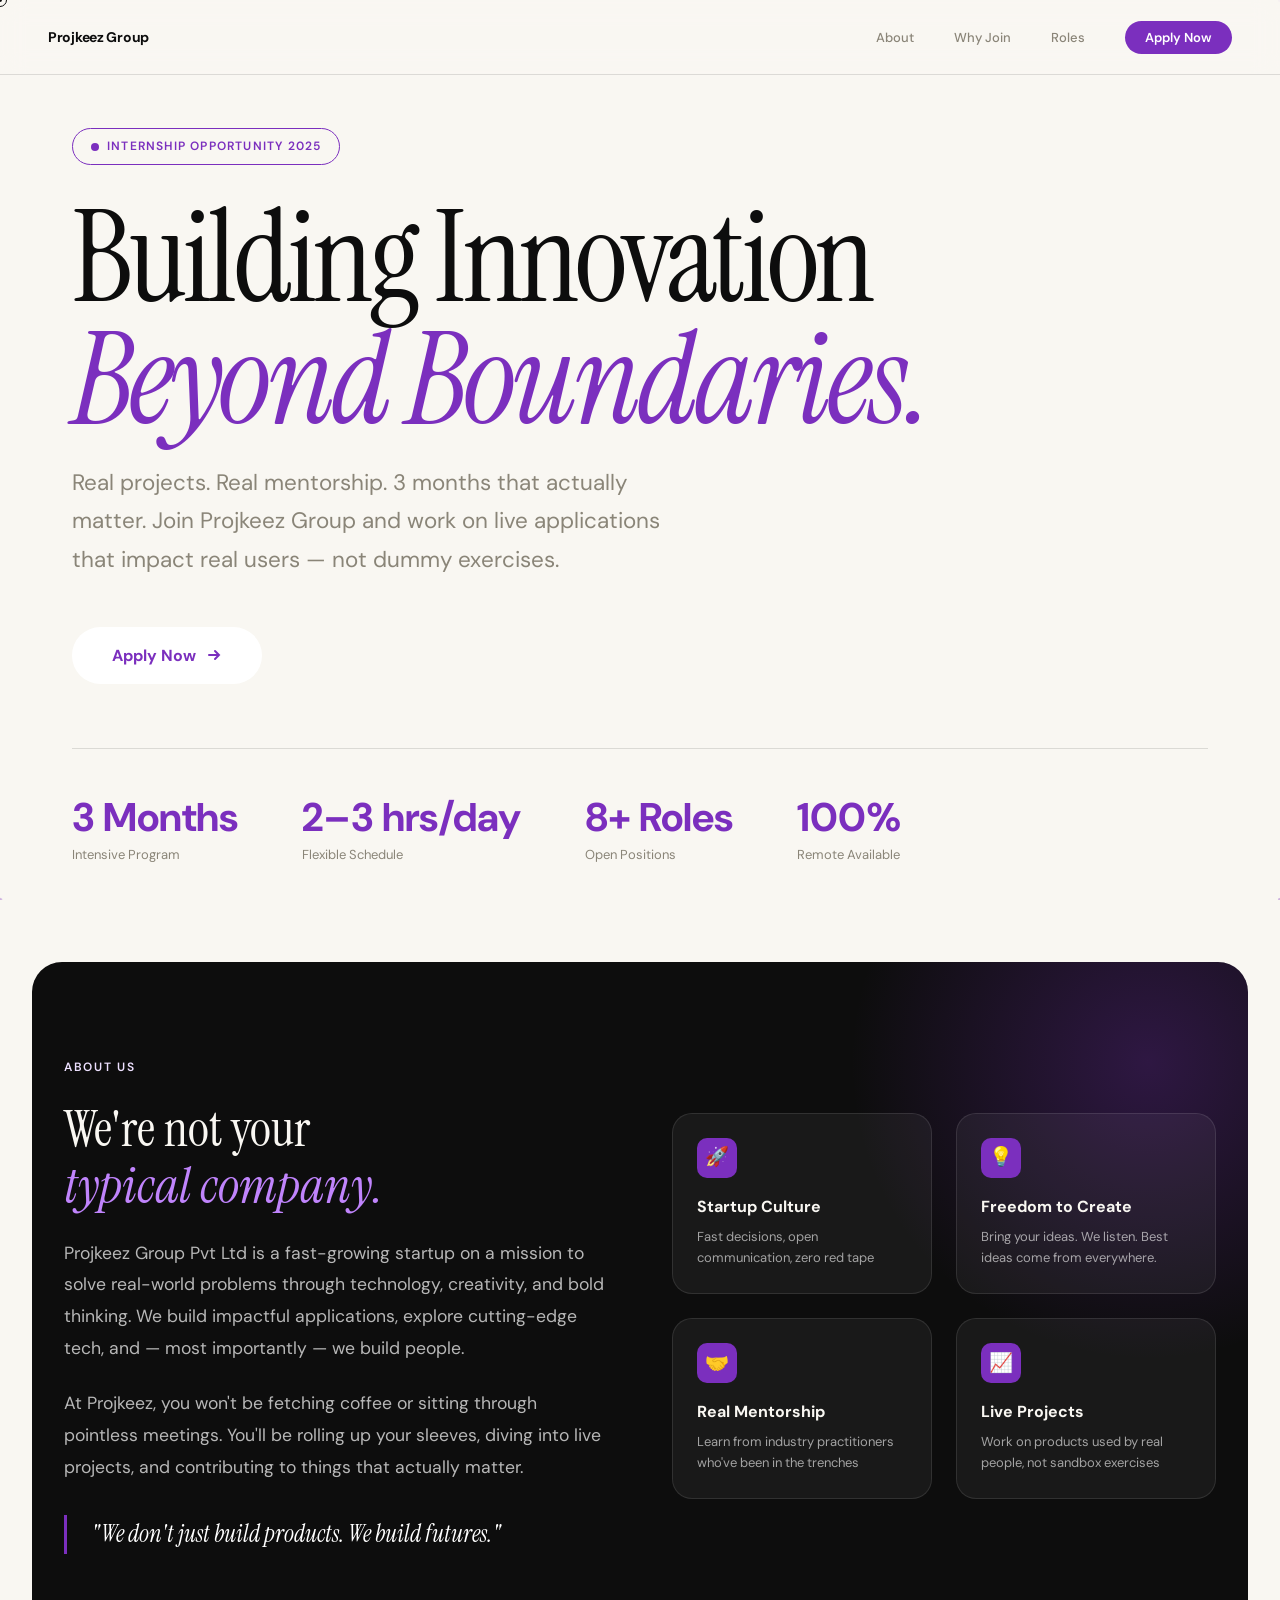
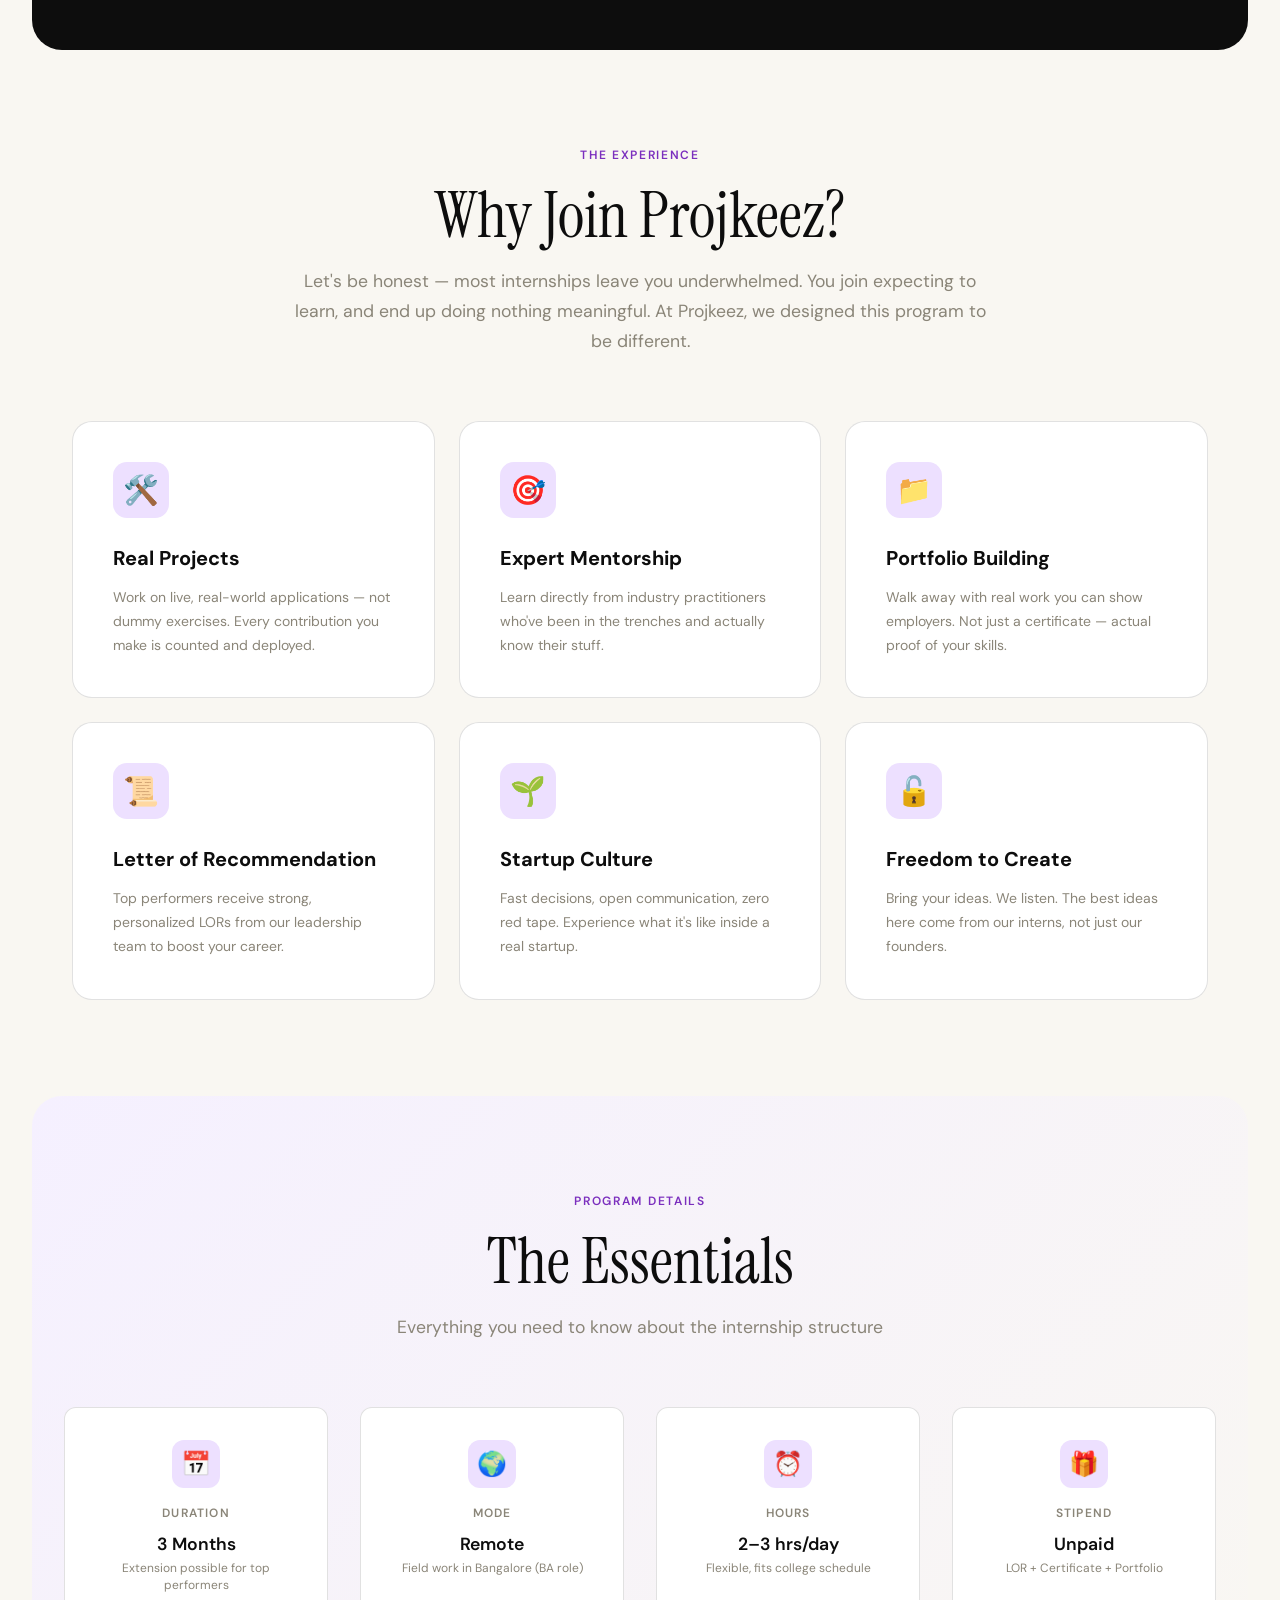
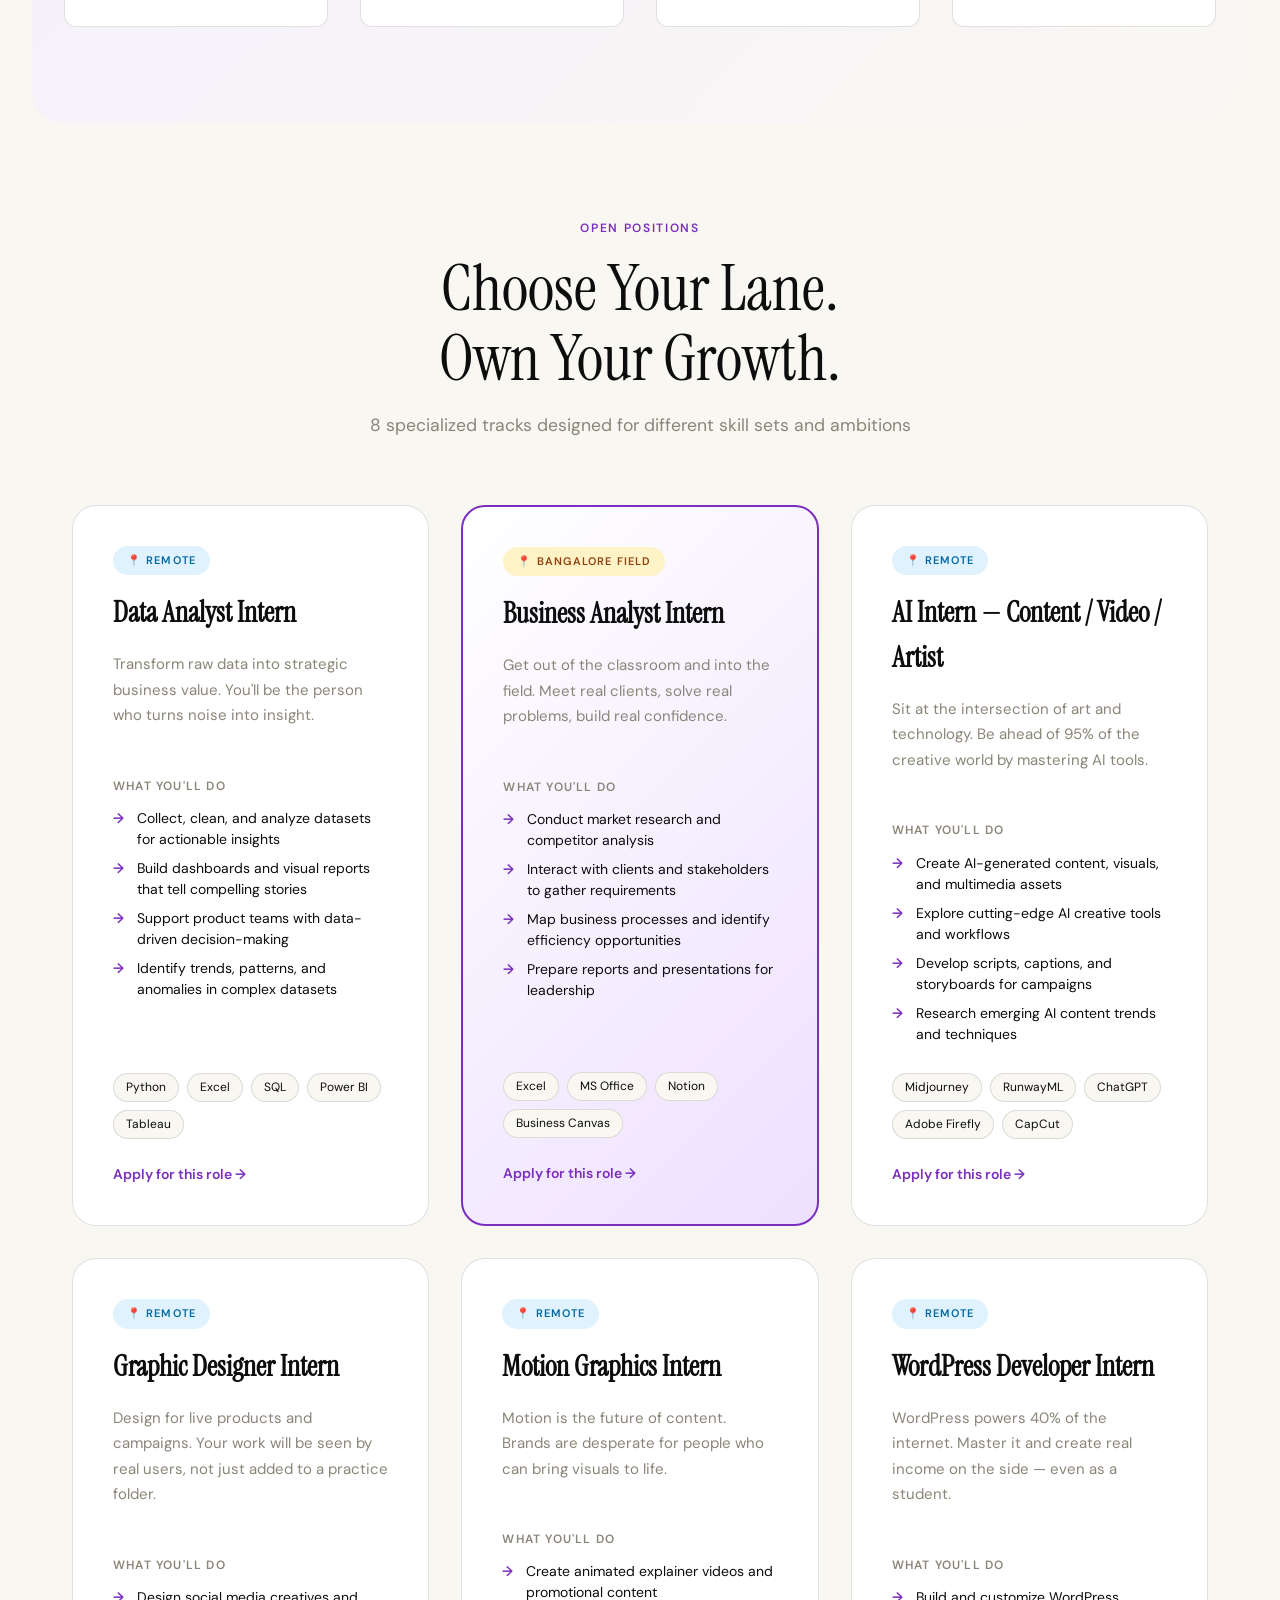
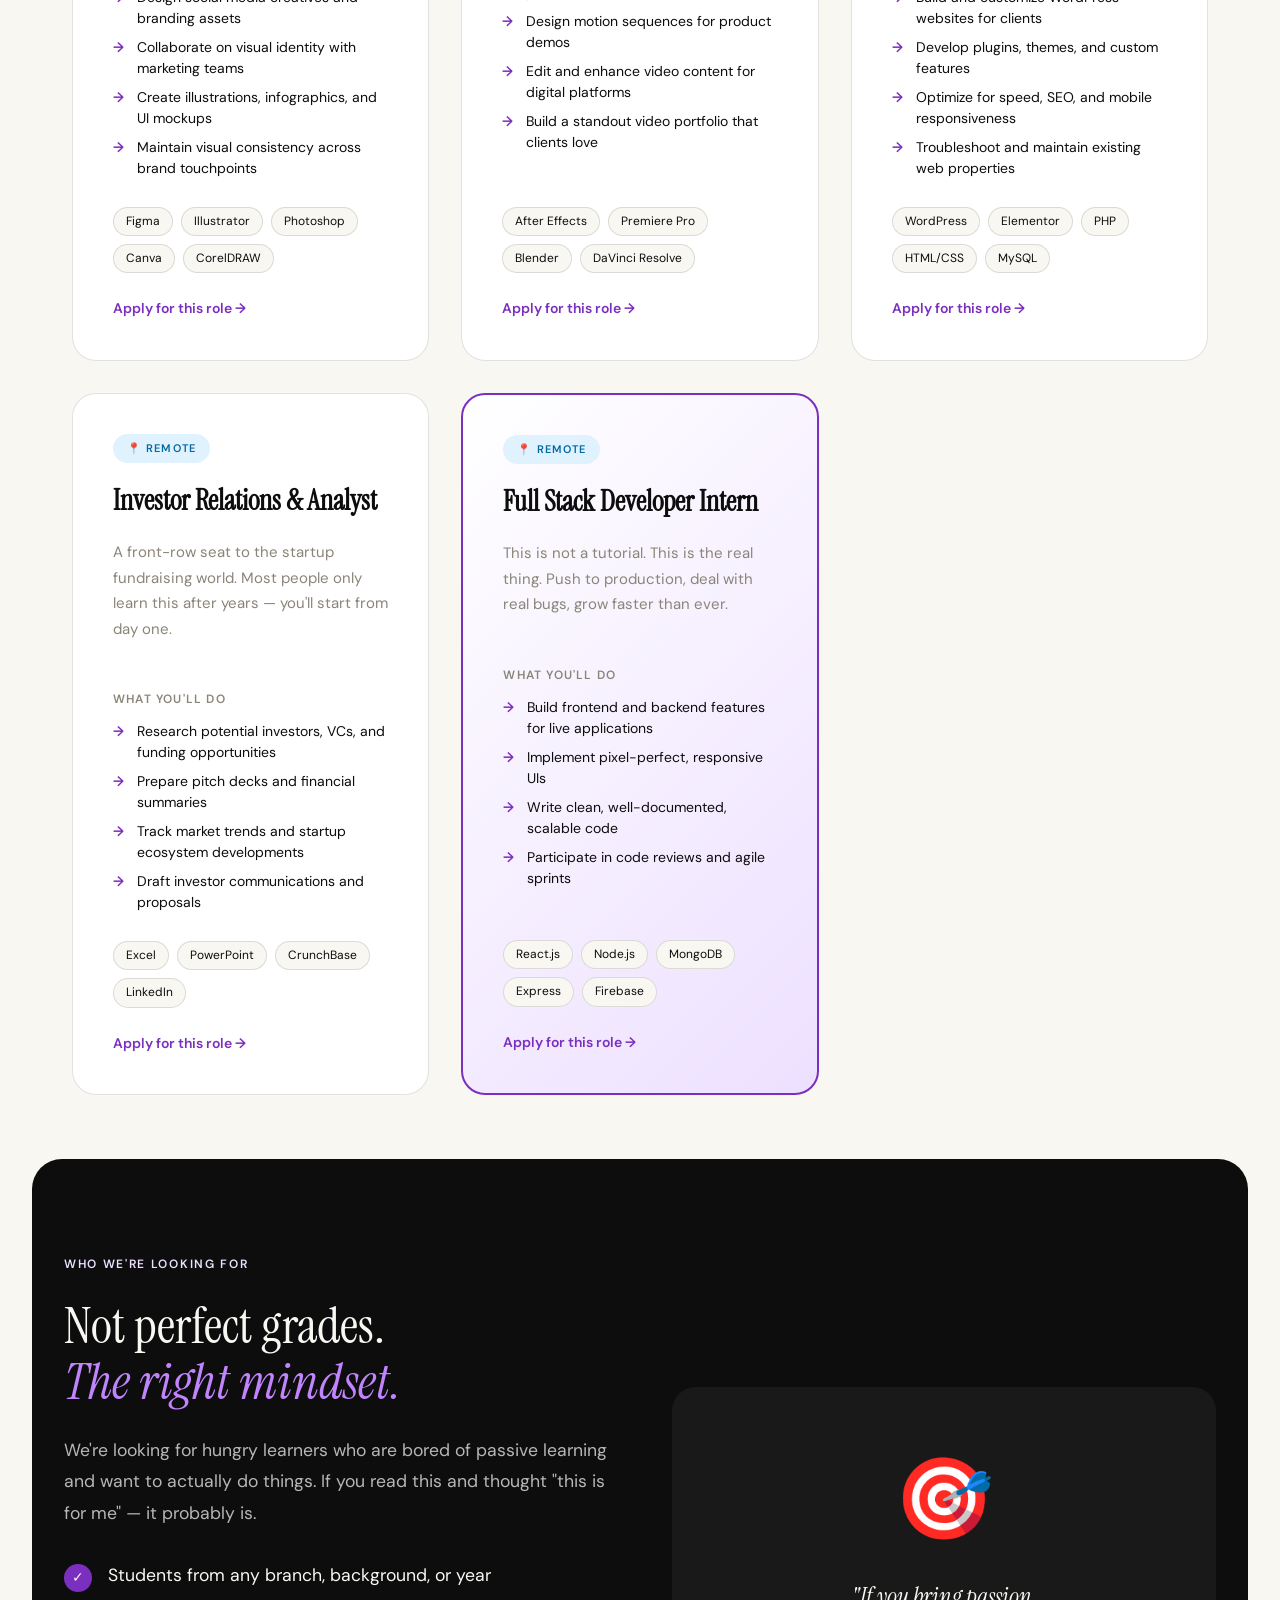
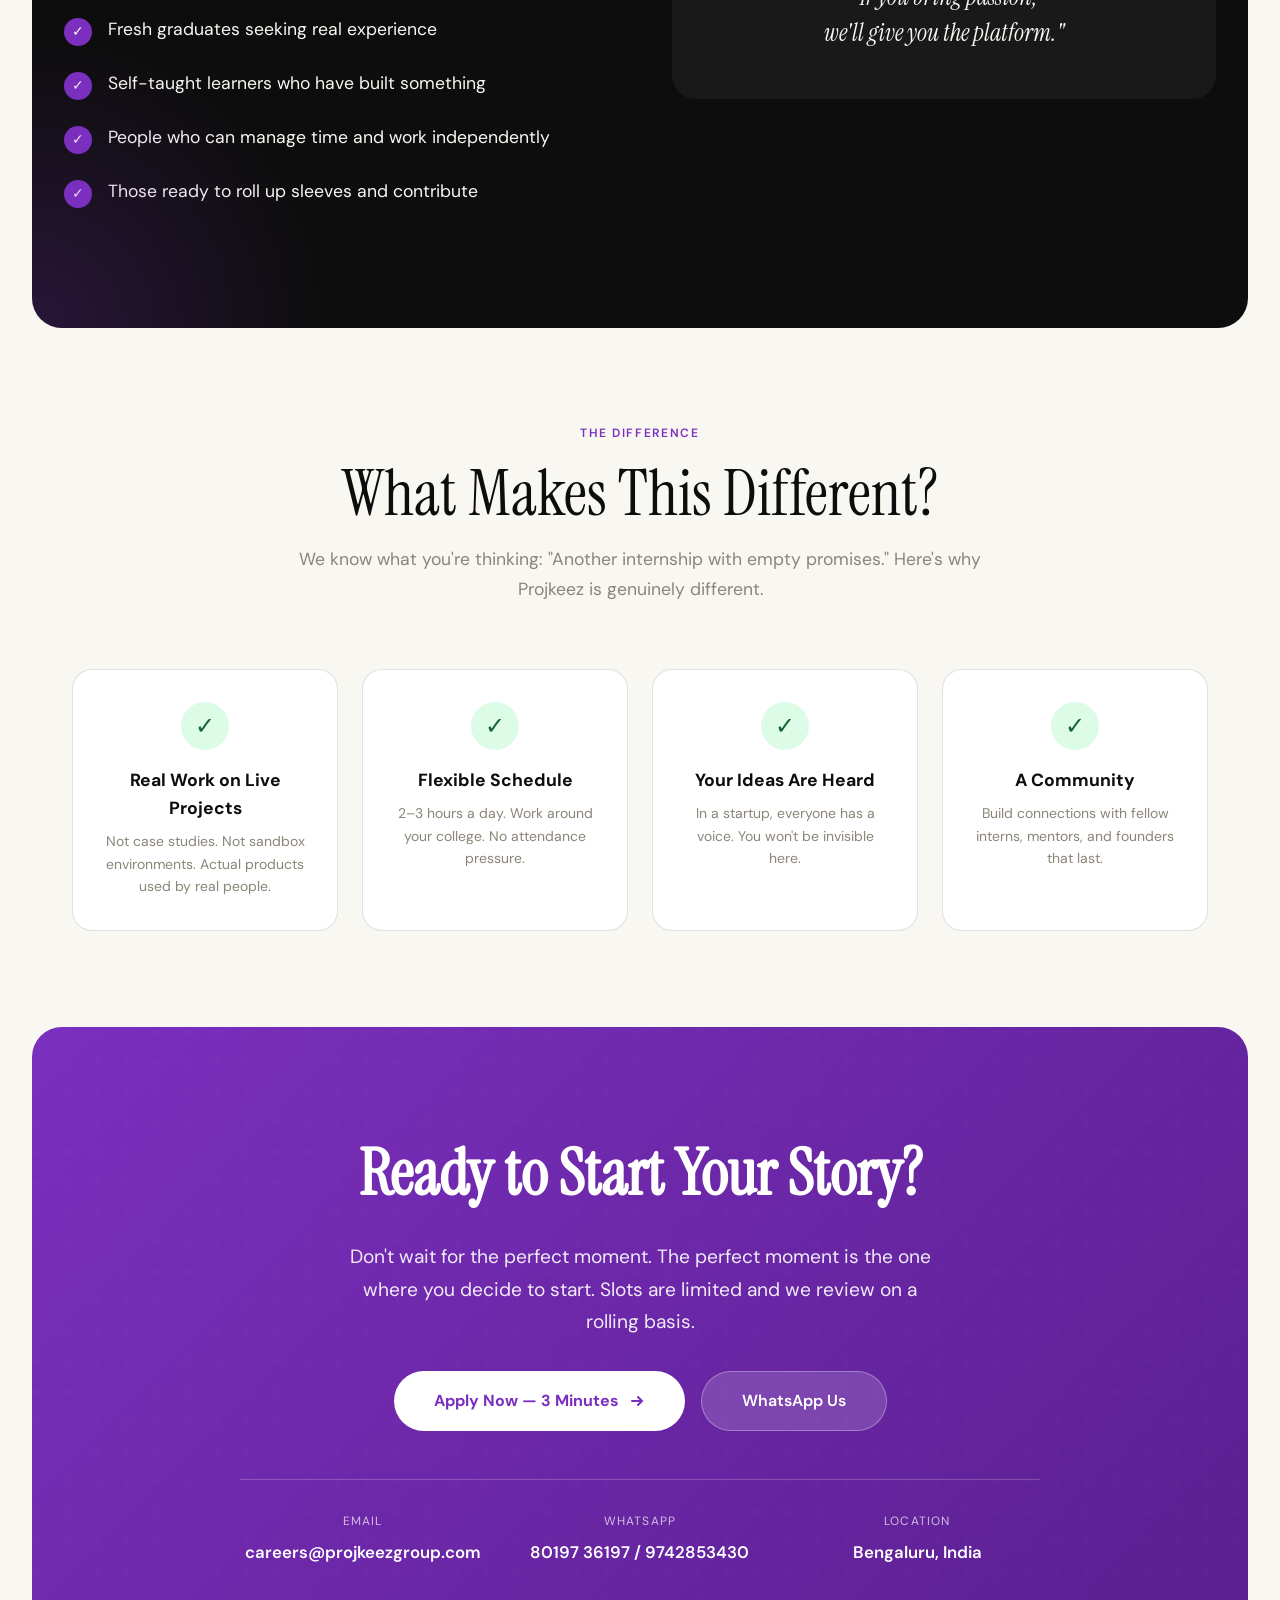
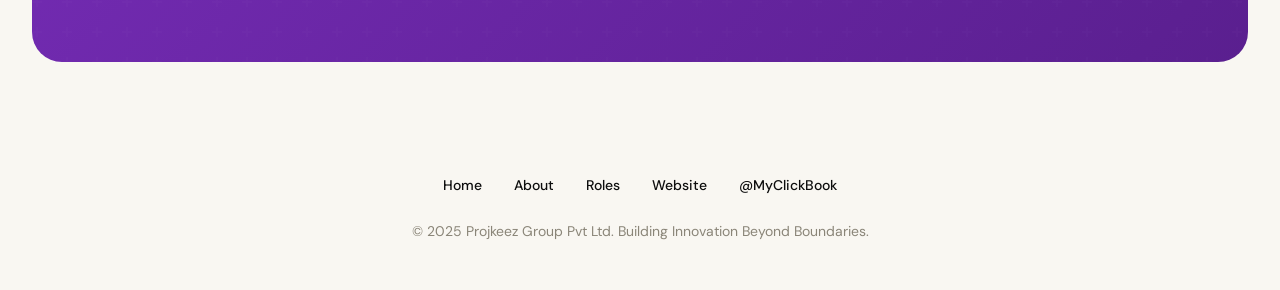
==== commit 5a4053dc: "Update index.html" ====
--- a/index.html
+++ b/index.html
@@ -532,8 +532,8 @@
         <a href="#home">Home</a>
         <a href="#about">About</a>
         <a href="#roles">Roles</a>
-        <a href="https://projkeez.com" target="_blank" rel="noopener noreferrer">Website</a>
-        <a href="https://instagram.com/projkeezgroup" target="_blank" rel="noopener noreferrer">@projkeezgroup</a>
+        <a href="https://myclickbook.net" target="_blank" rel="noopener noreferrer">Website</a>
+        <a href="https://www.instagram.com/my_click.book/?utm_source=ig_web_button_share_sheet" target="_blank" rel="noopener noreferrer">@MyClickBook</a>
       </nav>
       <p>© 2025 Projkeez Group Pvt Ltd. Building Innovation Beyond Boundaries.</p>
     </footer>
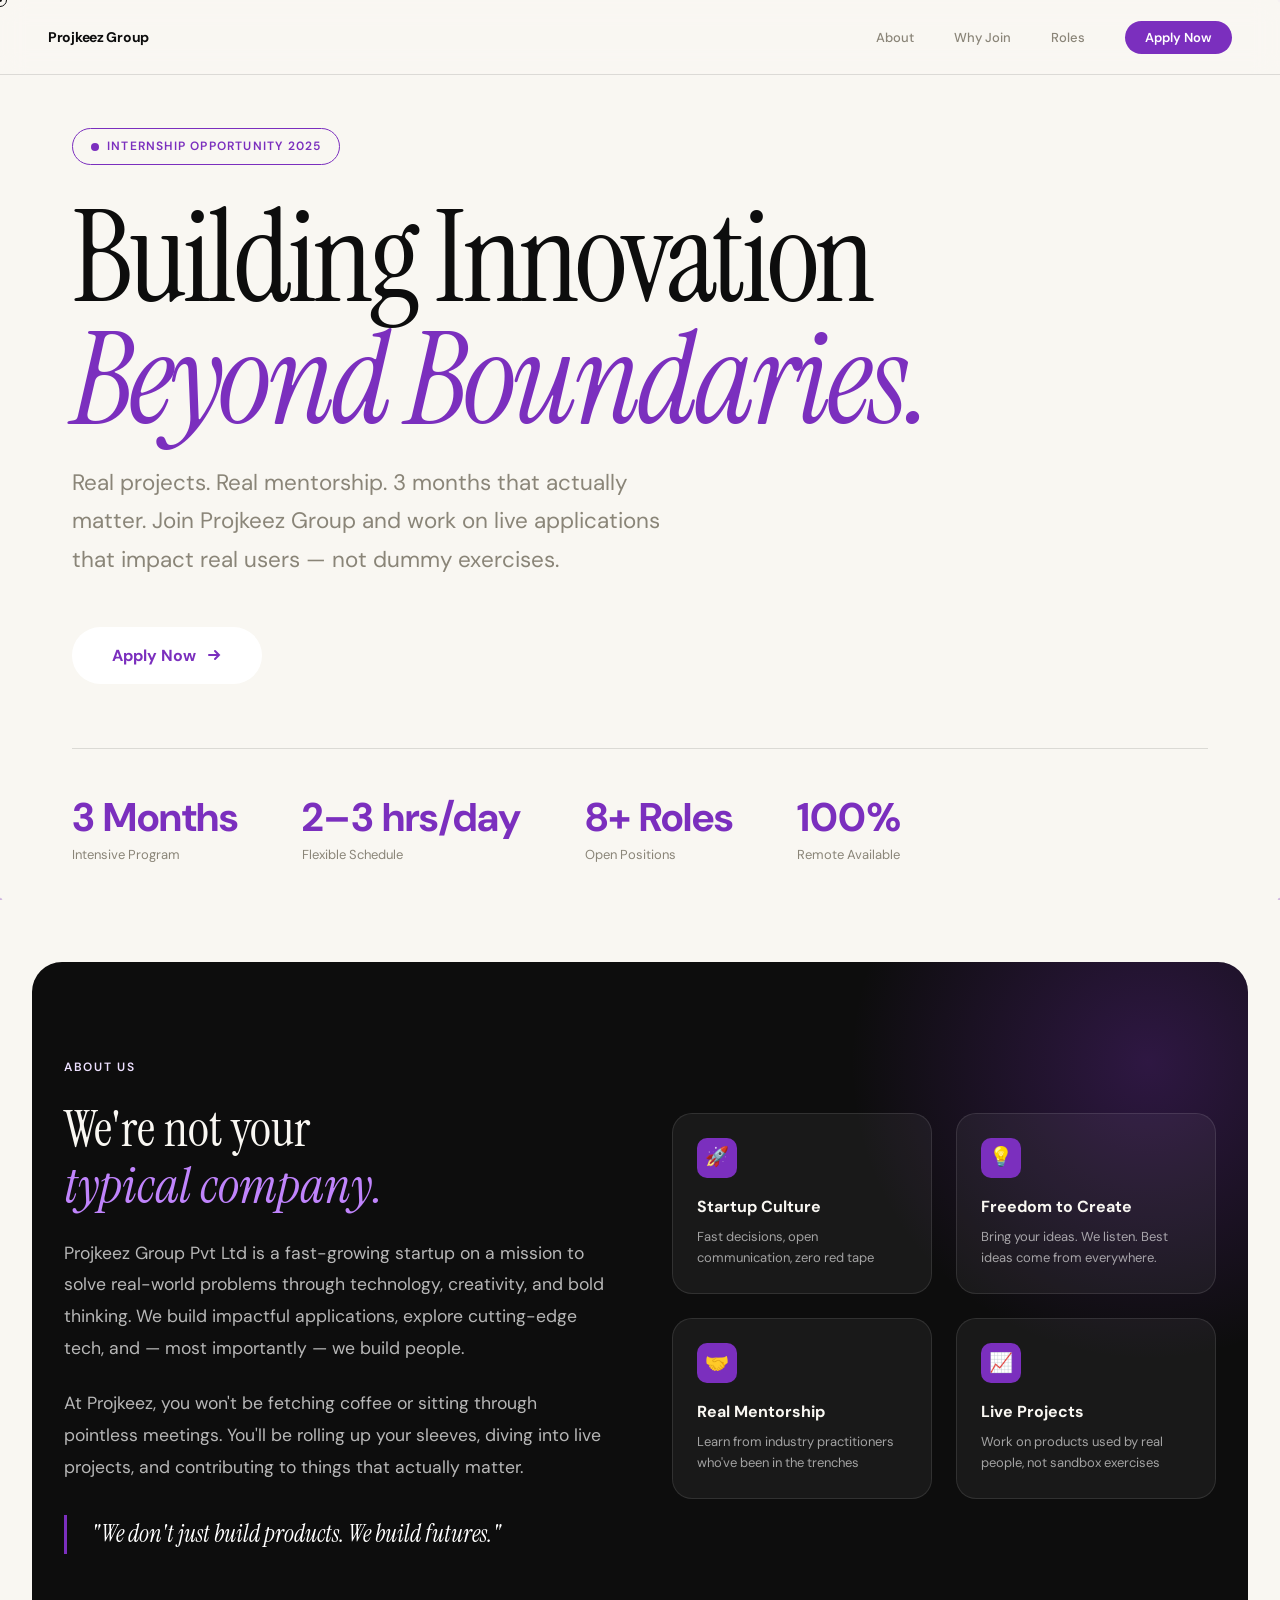
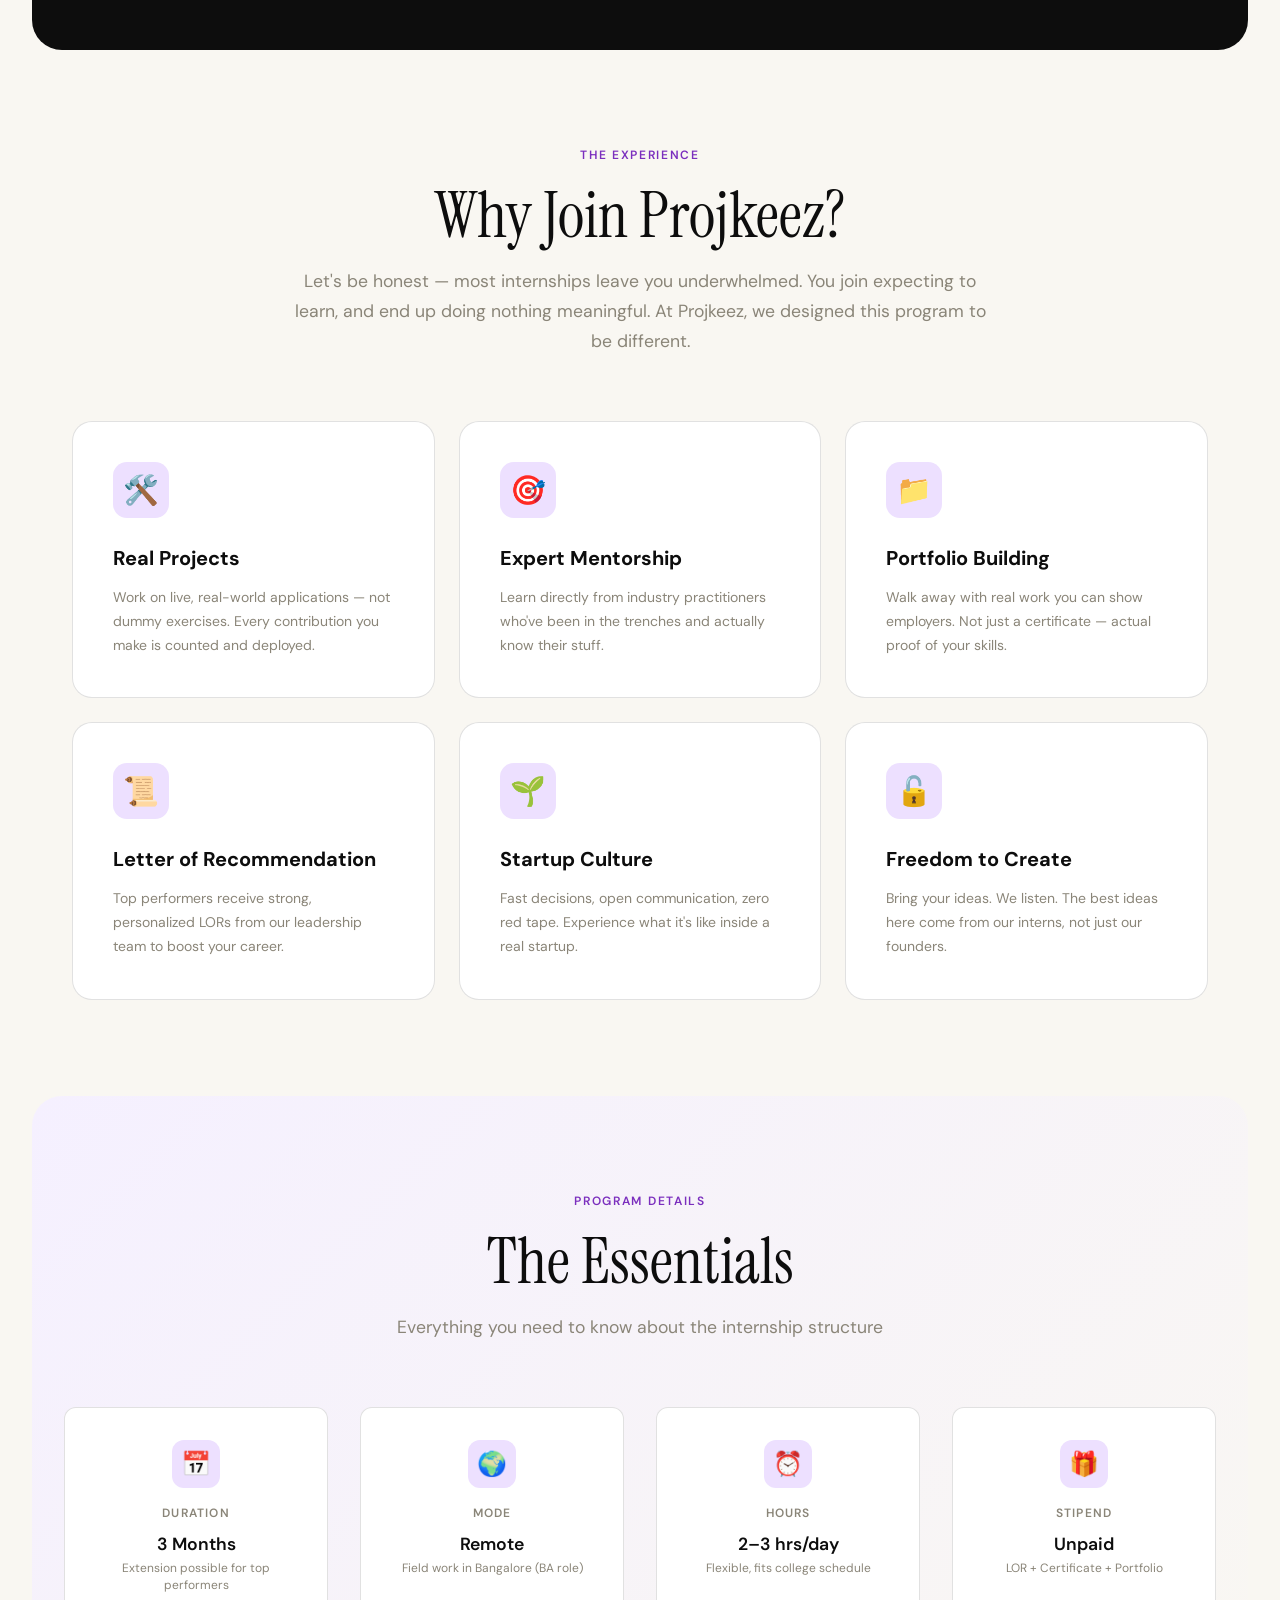
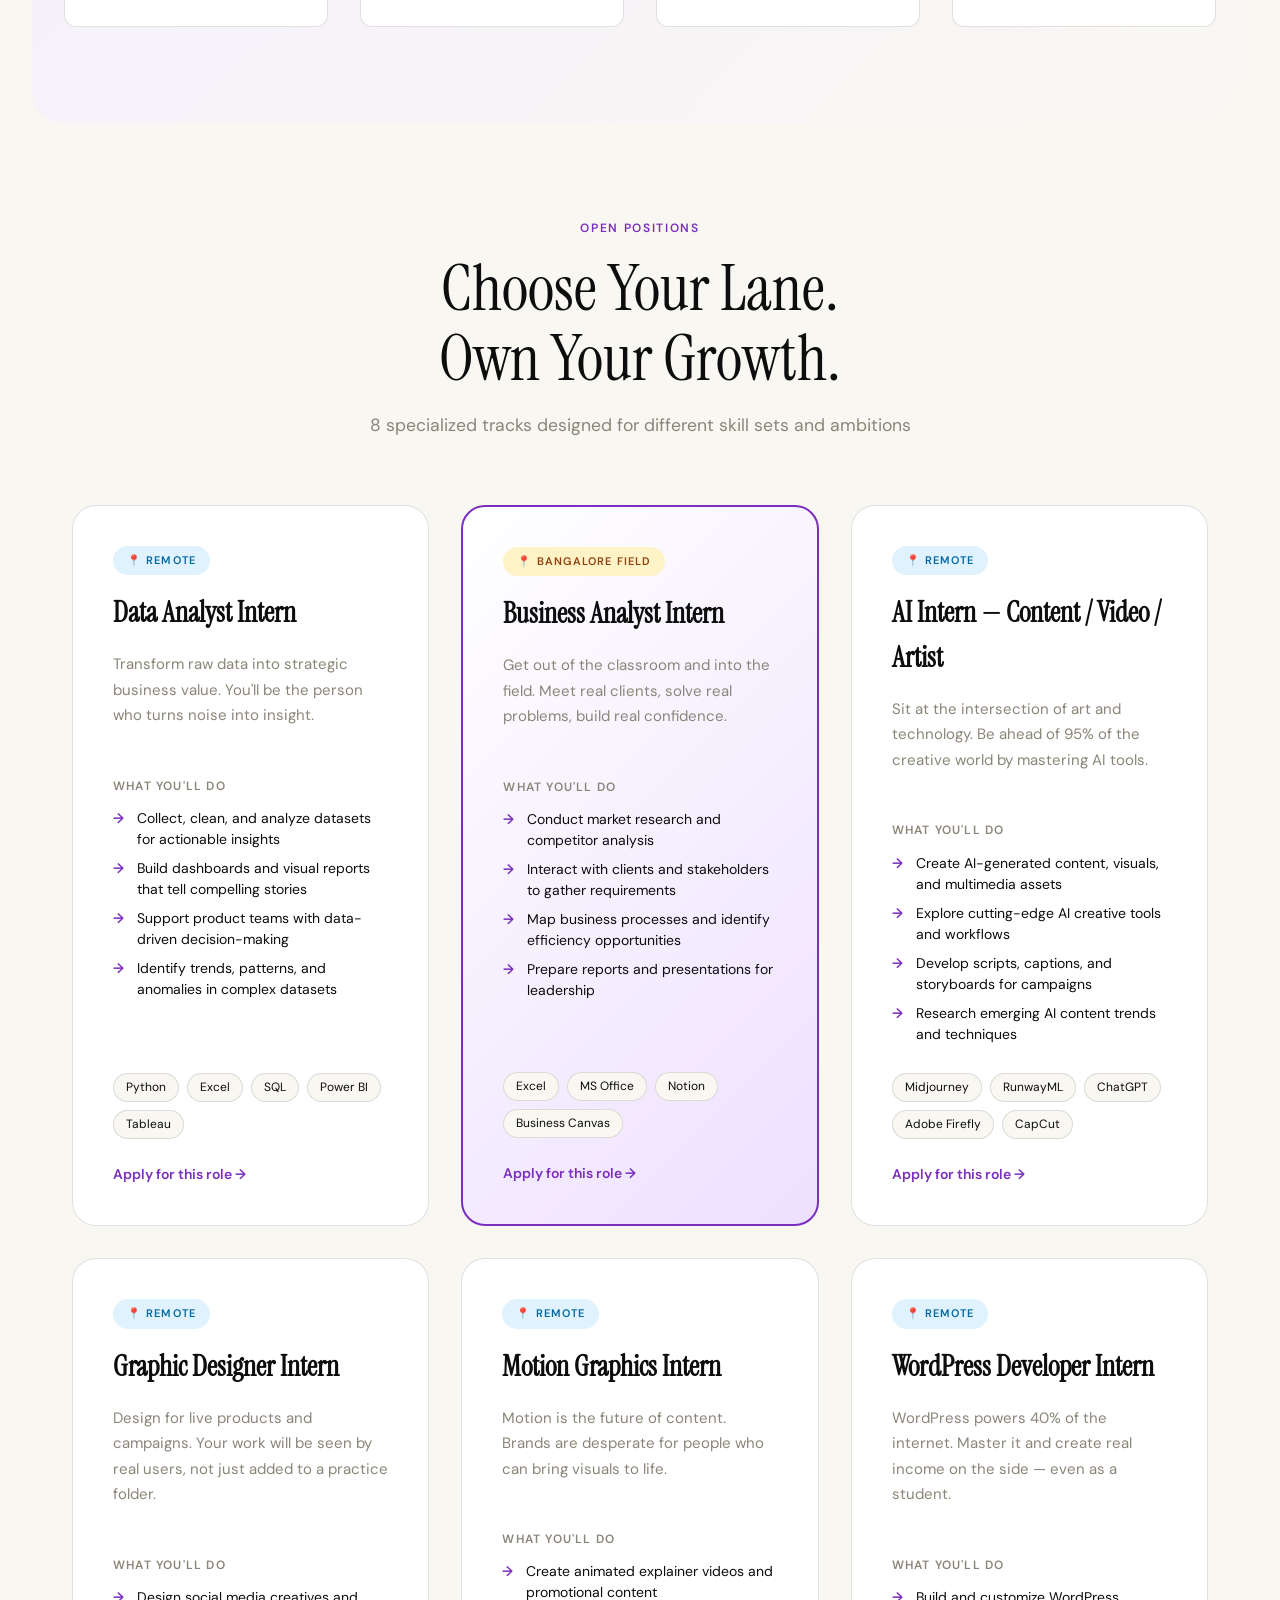
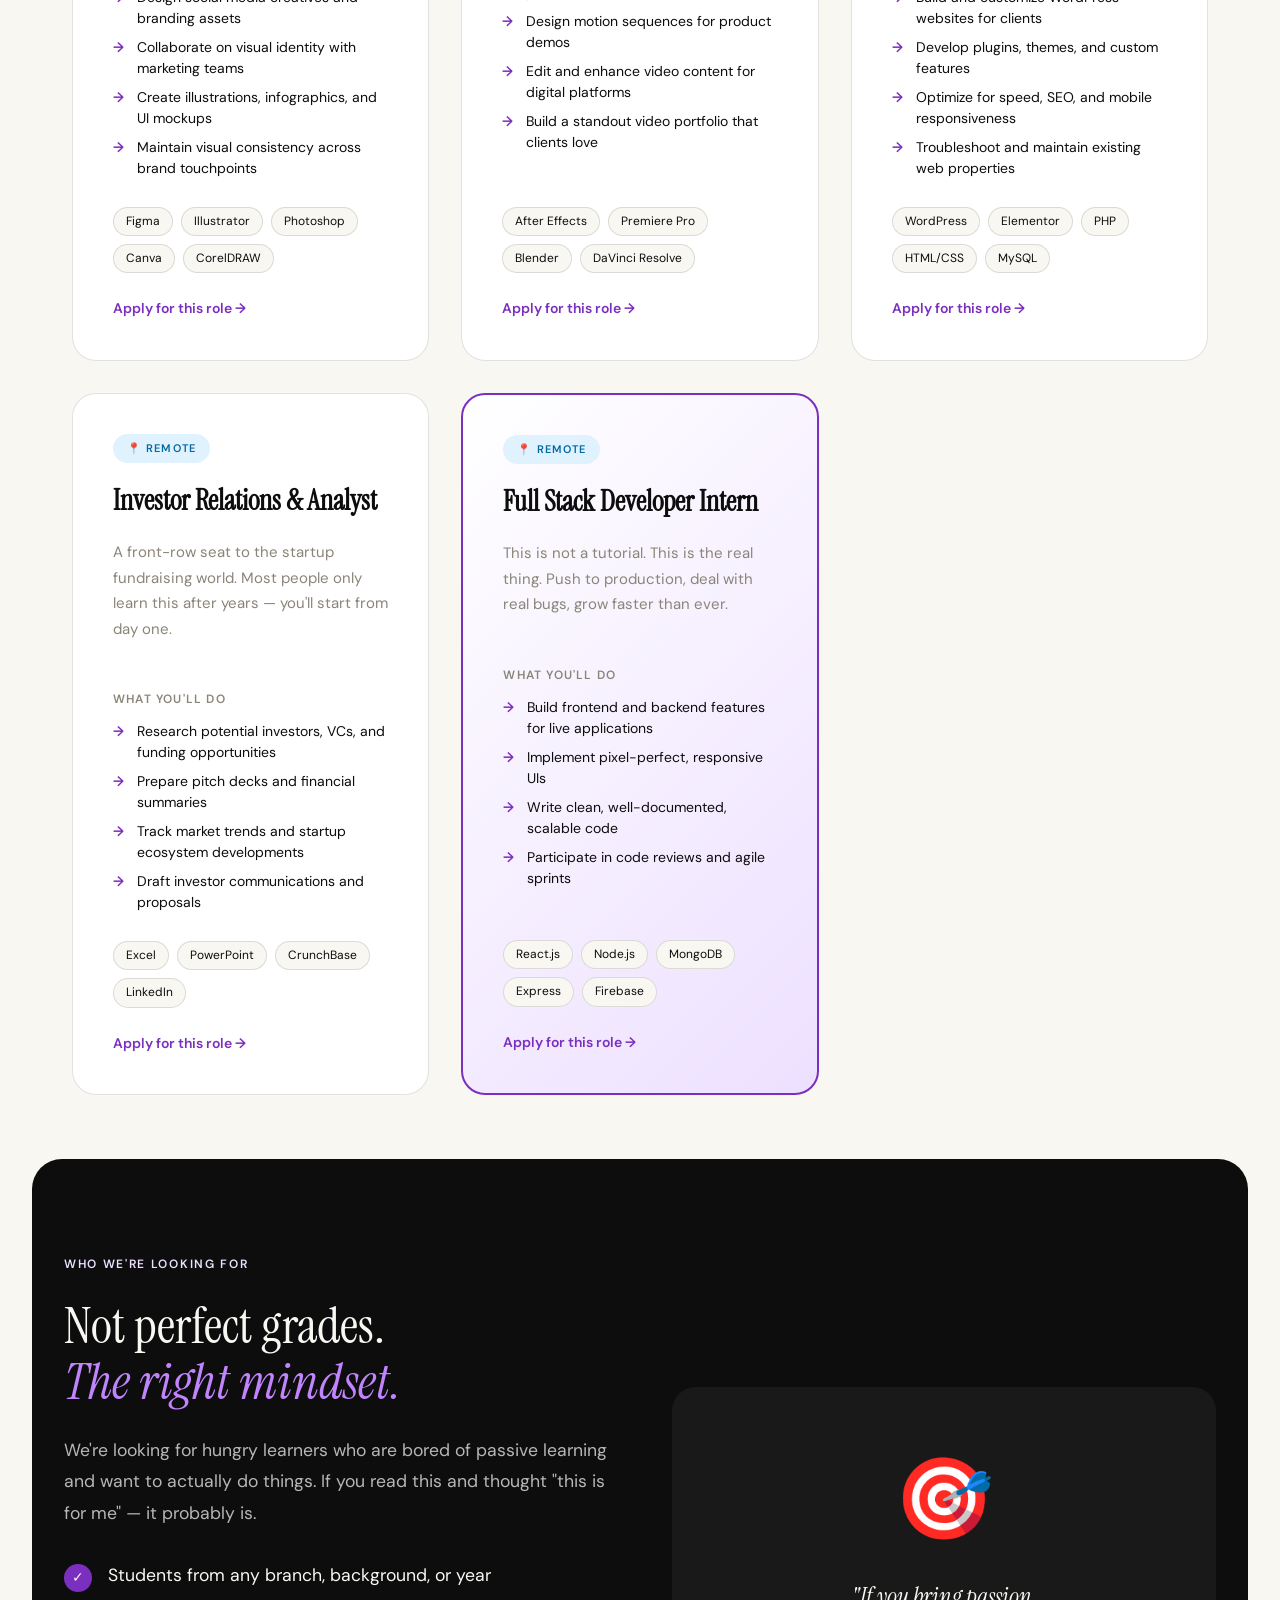
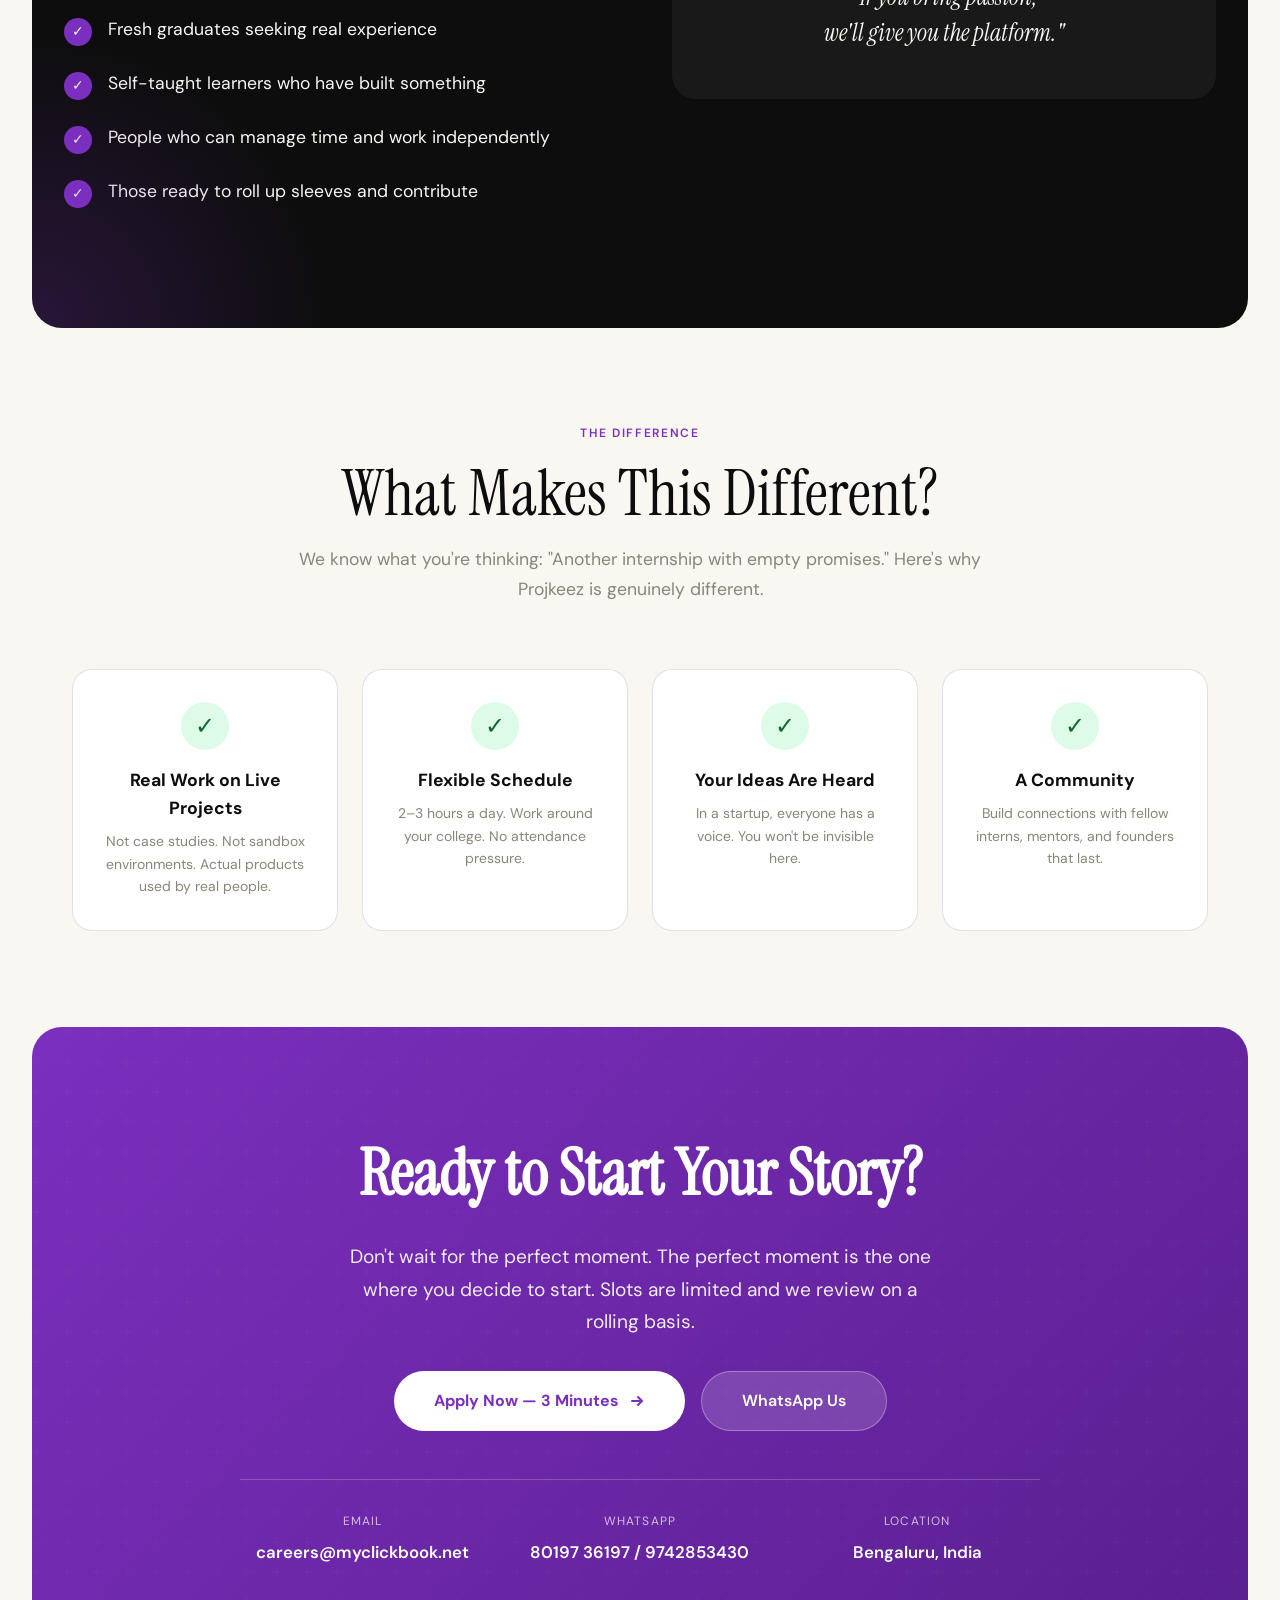
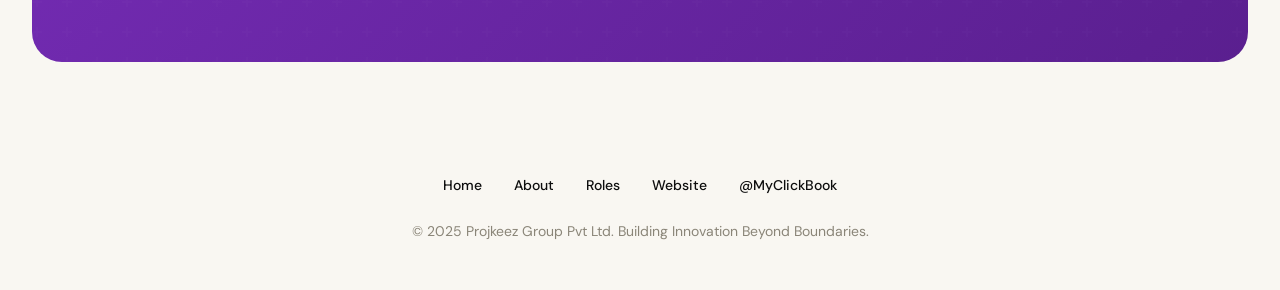
==== commit bdb34915: "Update index.html" ====
--- a/index.html
+++ b/index.html
@@ -508,7 +508,7 @@
           <div class="contact-item">
             <div class="contact-item-label">Email</div>
             <div class="contact-item-value">
-              <a href="mailto:careers@projkeezgroup.com">careers@projkeezgroup.com</a>
+              <a href="mailto:careers@myclickbook.net">careers@myclickbook.net</a>
             </div>
           </div>
           <div class="contact-item">
